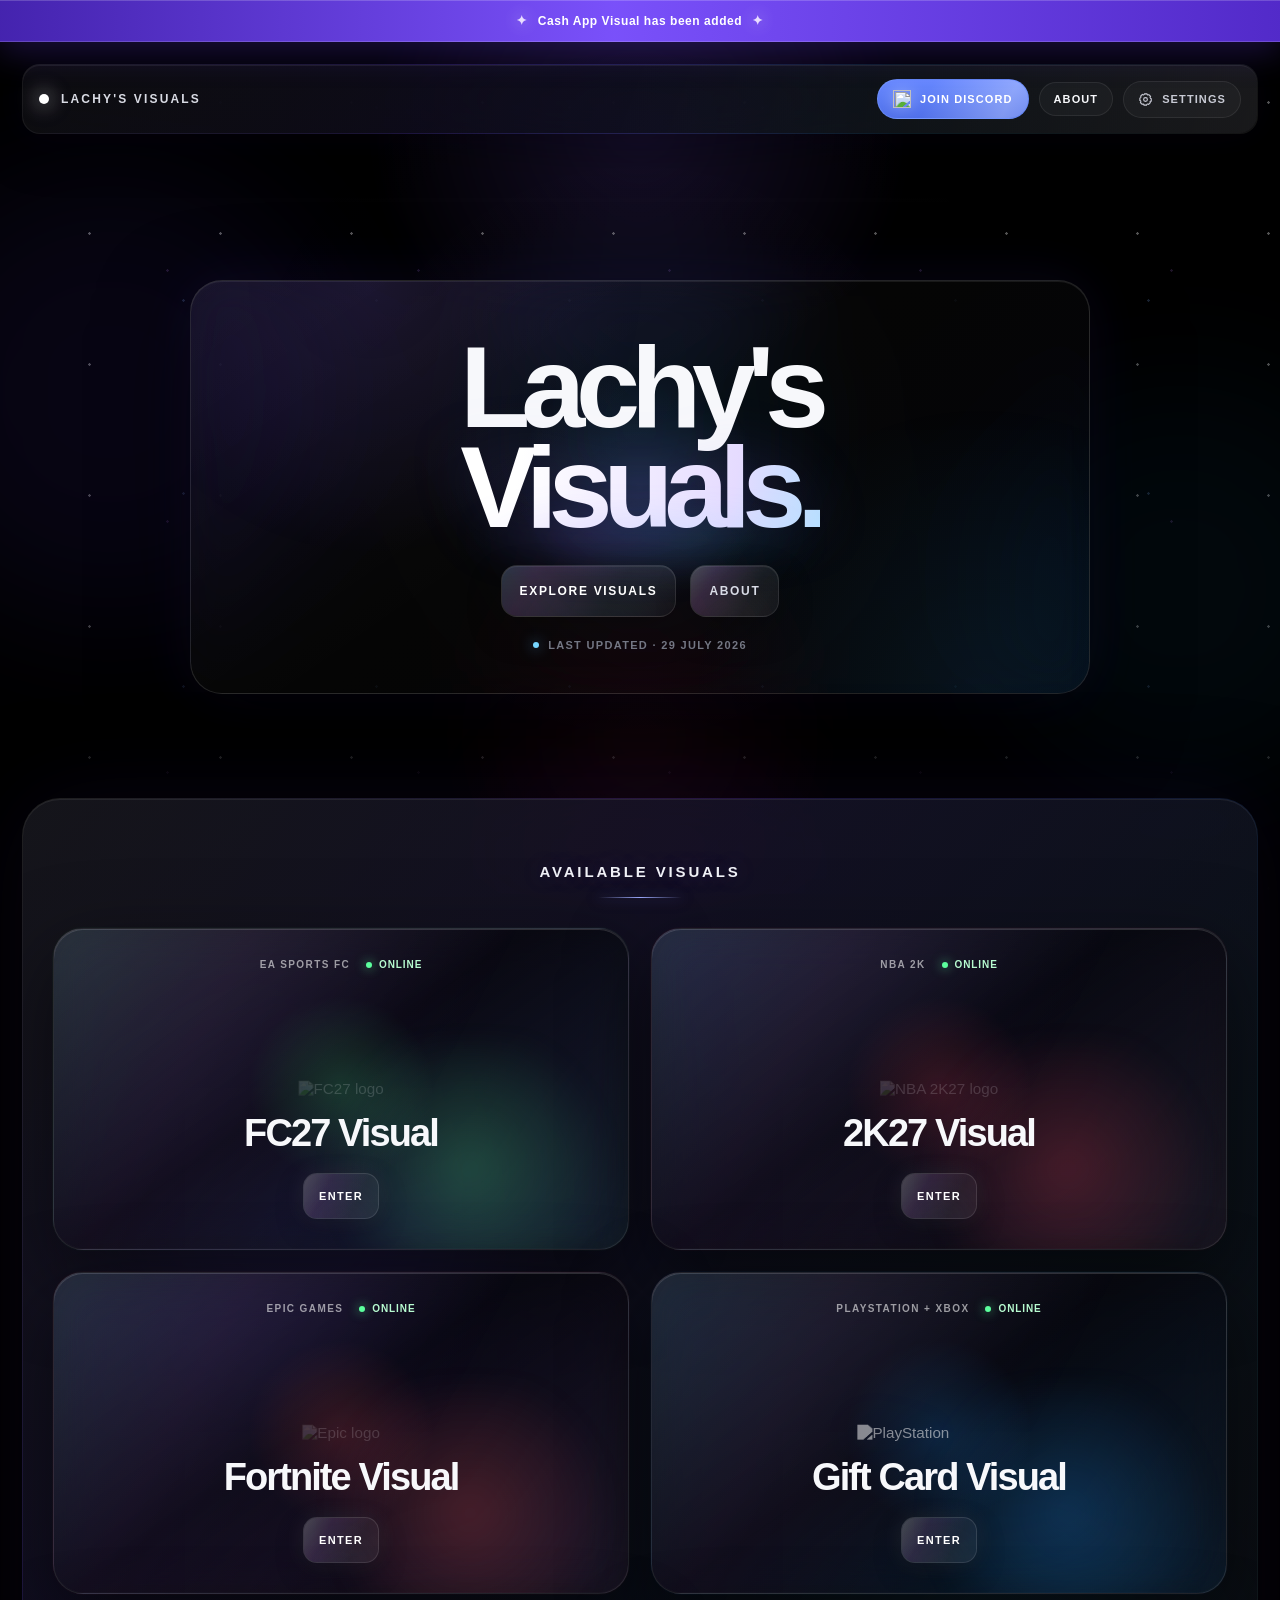
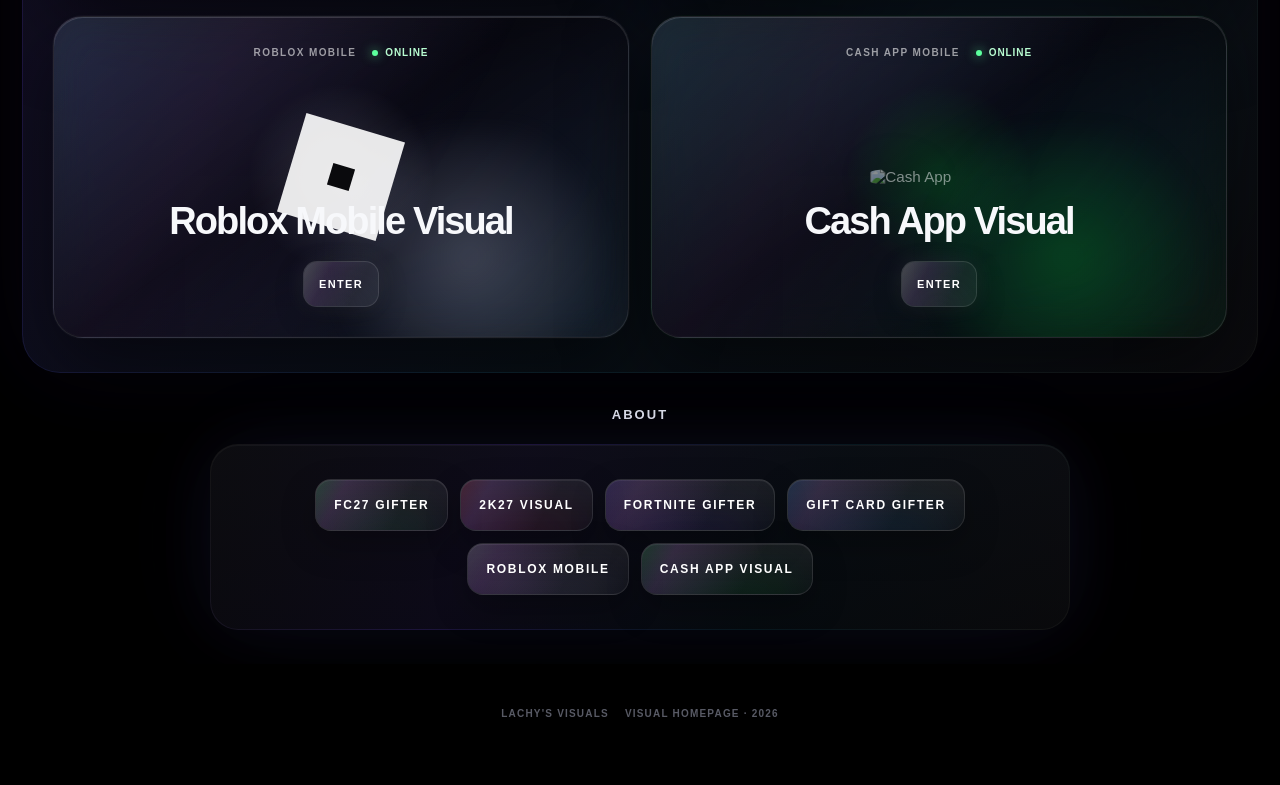
==== public/app/index.html @ f11b2bd8 "Changes Co-authored-by: mikoi26-tech <299979644+mikoi26-tech@users.noreply.github.com>" ====
<!doctype html>
<html lang="en">
<head>
  <meta charset="utf-8" />
  <meta name="viewport" content="width=device-width, initial-scale=1" />
  <meta name="theme-color" content="#050505" />
  <title>Visuals Hub | Lachy's Visuals</title>
  <link rel="stylesheet" href="/motion-accessibility.css" />
  <script src="/visual-runtime.js"></script>
  <style>
    :root{
      color-scheme:dark;
      --bg:#050505;
      --bg-soft:#09090b;
      --panel:#0c0c10;
      --panel-2:#111117;
      --text:#f7f8fb;
      --muted:#9799a7;
      --soft:#6d6f7c;
      --line:rgba(255,255,255,.08);
      --glow-white:rgba(255,255,255,.12);
      --green:#5cff9d;
      --ease:cubic-bezier(.2,.8,.2,1);
      --radius:24px;
      --shadow:0 30px 80px rgba(0,0,0,.45);
    }

    *{box-sizing:border-box}
    html{scroll-behavior:smooth}
    body{
      margin:0;
      min-height:100vh;
      overflow-x:hidden;
      font-family:Inter,ui-sans-serif,-apple-system,BlinkMacSystemFont,"Segoe UI",sans-serif;
      -webkit-font-smoothing:antialiased;
      color:var(--text);
      background:#000;
    }

    .announcement-bar{
      position:relative;
      z-index:60;
      display:flex;
      align-items:center;
      justify-content:center;
      gap:10px;
      width:100%;
      min-height:42px;
      padding:10px 48px;
      border-bottom:1px solid rgba(255,255,255,.16);
      background:
        linear-gradient(90deg,rgba(70,36,178,.98),rgba(124,82,255,.98) 48%,rgba(84,43,205,.98));
      color:#fff;
      text-align:center;
      font-size:12px;
      font-weight:850;
      letter-spacing:.045em;
      box-shadow:0 10px 34px rgba(92,54,218,.28),inset 0 1px rgba(255,255,255,.18);
    }
    .announcement-bar strong{font:inherit}
    .announcement-spark{
      color:#e9ddff;
      font-size:13px;
      filter:drop-shadow(0 0 8px rgba(255,255,255,.75));
    }

    body::before{
      content:"";
      position:fixed;
      inset:0;
      pointer-events:none;
      background:
        radial-gradient(circle at 50% 14%, rgba(132,90,255,.16), transparent 28%),
        radial-gradient(circle at 50% 48%, rgba(58,174,255,.08), transparent 30%),
        radial-gradient(circle at 50% 82%, rgba(255,74,106,.06), transparent 24%);
      filter:blur(8px);
    }

    body::after{
      content:"";
      position:fixed;
      inset:0;
      pointer-events:none;
      background:radial-gradient(circle at center, rgba(255,255,255,.015), transparent 58%);
    }

    @keyframes grain{
      0%{transform:translate(0,0)}
      25%{transform:translate(2%,-2%)}
      50%{transform:translate(-2%,2%)}
      75%{transform:translate(2%,1%)}
      100%{transform:translate(-1%,-2%)}
    }

    .shell{position:relative;z-index:1;width:min(1240px,calc(100% - 40px));margin:0 auto;padding:22px 0 60px}

    .topbar{
      position:sticky;
      top:16px;
      z-index:30;
      display:flex;
      align-items:center;
      justify-content:space-between;
      gap:16px;
      margin-bottom:34px;
      padding:14px 16px;
      border:1px solid rgba(255,255,255,.08);
      border-radius:18px;
      background:rgba(10,10,14,.72);
      backdrop-filter:blur(18px);
      box-shadow:0 8px 35px rgba(0,0,0,.28), inset 0 1px rgba(255,255,255,.05);
      opacity:0;
      transform:translateY(-10px);
      animation:enter .75s .05s var(--ease) forwards;
    }

    .brand-mini{display:flex;align-items:center;gap:12px;font-size:12px;font-weight:800;letter-spacing:.18em;text-transform:uppercase;color:#d9dbe4}
    .brand-dot{width:10px;height:10px;border-radius:50%;background:#fff;box-shadow:0 0 20px rgba(255,255,255,.85), 0 0 32px rgba(121,92,255,.28)}

    .topbar-actions{display:flex;align-items:center;gap:10px;flex-wrap:wrap;justify-content:flex-end}
    .live-pill,.ghost-pill{
      display:flex;align-items:center;gap:9px;padding:10px 14px;border-radius:999px;border:1px solid rgba(255,255,255,.08);
      background:rgba(255,255,255,.03);font-size:11px;font-weight:800;letter-spacing:.1em;text-transform:uppercase;color:#c8cad4;
    }
    .live-pill{border-color:rgba(92,255,157,.18);background:rgba(92,255,157,.06);color:#c8ffda}
    .pulse{width:7px;height:7px;border-radius:50%;background:var(--green);box-shadow:0 0 0 0 rgba(92,255,157,.5);animation:pulse 2s infinite}
    @keyframes pulse{70%{box-shadow:0 0 0 8px rgba(92,255,157,0)}100%{box-shadow:0 0 0 0 rgba(92,255,157,0)}}

    .hero{padding:64px 0 60px;min-height:72vh;display:flex;align-items:center;justify-content:center;text-align:center}
    .hero-grid{display:grid;grid-template-columns:1fr;gap:24px;align-items:stretch;width:min(920px,100%);margin:0 auto}
    .hero-copy,.hero-panel{
      position:relative;
      border:1px solid rgba(255,255,255,.08);
      border-radius:32px;
      background:linear-gradient(180deg, rgba(255,255,255,.03), rgba(255,255,255,.015));
      box-shadow:var(--shadow), inset 0 1px rgba(255,255,255,.04);
      overflow:hidden;
    }
    .hero-copy{padding:42px 34px 36px;opacity:0;transform:translateY(18px);animation:enter .8s .15s var(--ease) forwards;text-align:center}
    .hero-panel{padding:28px;display:flex;flex-direction:column;justify-content:space-between;text-align:center;opacity:0;transform:translateY(18px);animation:enter .8s .23s var(--ease) forwards}
    .hero-copy::before,.hero-panel::before{
      content:"";position:absolute;inset:-2px;pointer-events:none;
      background:radial-gradient(circle at top left, rgba(123,96,255,.16), transparent 30%), radial-gradient(circle at bottom right, rgba(88,212,255,.08), transparent 30%);
      opacity:.9;
    }
    .eyebrow{position:relative;z-index:1;display:flex;align-items:center;justify-content:center;gap:10px;margin:0 0 22px;color:#a4a6b3;font-size:12px;font-weight:800;letter-spacing:.2em;text-transform:uppercase}
    .eyebrow::before{content:"";width:30px;height:1px;background:linear-gradient(90deg,#fff,transparent)}

    h1{position:relative;z-index:1;margin:0;font-size:clamp(56px,9vw,118px);line-height:.87;letter-spacing:-.08em;font-weight:880}
    .glow-word{
      position:relative;
      display:inline-block;
      background:linear-gradient(100deg,#ffffff 8%,#e5dbff 35%,#8ce2ff 58%,#ffffff 84%);
      background-size:220% 100%;
      -webkit-background-clip:text;background-clip:text;color:transparent;
      filter:drop-shadow(0 0 28px rgba(136,101,255,.18));
      animation:shine 7s ease-in-out infinite;
    }
    .glow-word::after{content:"";position:absolute;left:2%;right:0;bottom:-14px;height:26px;background:linear-gradient(90deg,transparent,rgba(125,99,255,.45),rgba(62,203,255,.35),transparent);filter:blur(20px);opacity:.55;z-index:-1}
    @keyframes shine{0%,100%{background-position:0% 50%}50%{background-position:100% 50%}}

    .hero-copy p{position:relative;z-index:1;margin:24px auto 0;max-width:650px;color:#a8aab5;font-size:17px;line-height:1.72}
    .hero-actions{position:relative;z-index:1;display:flex;justify-content:center;gap:14px;flex-wrap:wrap;margin-top:28px}
    .holo-btn{
      --accent:115 207 255;
      position:relative;
      display:inline-flex;align-items:center;justify-content:center;gap:10px;
      min-height:52px;padding:0 18px;border-radius:16px;border:1px solid rgba(255,255,255,.11);
      background:linear-gradient(180deg, rgba(255,255,255,.08), rgba(255,255,255,.03));
      color:#fff;text-decoration:none;font-size:12px;font-weight:850;letter-spacing:.14em;text-transform:uppercase;
      overflow:hidden;isolation:isolate;box-shadow:inset 0 1px rgba(255,255,255,.07), 0 14px 34px rgba(0,0,0,.28);
      transition:transform .25s var(--ease), border-color .3s ease, box-shadow .3s ease;
    }
    .holo-btn::before{
      content:"";position:absolute;inset:-1px;z-index:-1;
      background:linear-gradient(120deg, transparent 15%, rgba(255,255,255,.18) 35%, rgba(var(--accent)/.28) 48%, rgba(214,127,255,.22) 60%, transparent 82%);
      background-size:220% 100%;background-position:100% 0;opacity:.65;transition:background-position .8s var(--ease), opacity .35s ease;
    }
    .holo-btn::after{content:"";position:absolute;inset:auto 10% -20px; height:34px; background:rgba(var(--accent)/.26); filter:blur(24px); opacity:.5; z-index:-2}
    .holo-btn:hover{transform:translateY(-2px);border-color:rgba(var(--accent)/.35);box-shadow:inset 0 1px rgba(255,255,255,.09), 0 18px 42px rgba(0,0,0,.36), 0 0 0 1px rgba(var(--accent)/.08)}
    .holo-btn:hover::before{background-position:0 0;opacity:.9}
    .holo-btn.secondary{--accent:255 255 255;color:#d9dce6}

    .quick-stats{position:relative;z-index:1;display:grid;grid-template-columns:repeat(3,1fr);gap:12px;margin:26px auto 0;max-width:700px}
    .stat-chip{padding:14px 14px 12px;border:1px solid rgba(255,255,255,.07);border-radius:18px;background:rgba(255,255,255,.028)}
    .stat-chip strong{display:block;margin-bottom:6px;font-size:22px;letter-spacing:-.05em}
    .stat-chip span{display:block;color:#808391;font-size:12px;letter-spacing:.06em;text-transform:uppercase}

    .panel-label{position:relative;z-index:1;font-size:11px;font-weight:800;letter-spacing:.16em;text-transform:uppercase;color:#a1a4b1;margin-bottom:16px}
    .visual-stack{position:relative;z-index:1;display:grid;gap:12px}
    .stack-row{display:flex;align-items:center;justify-content:center;gap:18px;padding:15px 16px;border-radius:18px;border:1px solid rgba(255,255,255,.06);background:rgba(255,255,255,.03);text-align:center}
    .stack-row strong{display:block;font-size:15px;letter-spacing:-.02em}
    .stack-row span{display:block;color:#808391;font-size:12px;margin-top:4px}
    .stack-mark{display:flex;align-items:center;gap:8px;color:#c7fcd8;font-size:11px;font-weight:850;letter-spacing:.08em;text-transform:uppercase}
    .stack-mark i{display:block;width:7px;height:7px;border-radius:50%;background:var(--green);box-shadow:0 0 10px rgba(92,255,157,.7)}
    .panel-note{position:relative;z-index:1;margin-top:16px;padding:16px;border-radius:18px;border:1px solid rgba(255,255,255,.06);background:rgba(255,255,255,.025);color:#91939f;font-size:13px;line-height:1.6}

    .scroll-cue{display:flex;justify-content:center;padding:6px 0 24px;opacity:0;animation:enter .8s .32s var(--ease) forwards}
    .scroll-pill{display:inline-flex;align-items:center;gap:10px;padding:10px 14px;border-radius:999px;border:1px solid rgba(255,255,255,.08);background:rgba(255,255,255,.028);color:#bec0ca;font-size:11px;font-weight:800;letter-spacing:.12em;text-transform:uppercase;text-decoration:none}
    .scroll-pill i{width:8px;height:8px;border-right:1.6px solid #fff;border-bottom:1.6px solid #fff;transform:rotate(45deg) translateY(-1px);opacity:.9}

    section.block{padding:34px 0}
    .section-head{display:flex;align-items:center;justify-content:center;flex-direction:column;text-align:center;gap:8px;margin:0 0 22px}
    .section-head h2{margin:0;font-size:13px;font-weight:800;letter-spacing:.16em;text-transform:uppercase;color:#d9dbe4}
    .section-head p{margin:0;color:#7d808d;font-size:12px}

    .grid{display:grid;grid-template-columns:repeat(2,minmax(0,1fr));gap:18px;perspective:1300px}
    .visual-card{
      --rx:0deg;--ry:0deg;--mx:50%;--my:50%;--accent:150 150 255;
      position:relative;
      min-height:285px;
      border-radius:28px;
      overflow:hidden;
      border:1px solid rgba(255,255,255,.08);
      background:#050505;
      text-decoration:none;color:inherit;isolation:isolate;
      transform:rotateX(var(--rx)) rotateY(var(--ry)) translateZ(0);
      transform-style:preserve-3d;
      transition:transform .18s ease,border-color .35s ease,box-shadow .35s ease;
      box-shadow:var(--shadow), inset 0 1px rgba(255,255,255,.04);
      opacity:0;animation:cardIn .82s var(--ease) forwards;
    }
    .visual-card:nth-child(1){animation-delay:.1s;--accent:78 255 136}
    .visual-card:nth-child(2){animation-delay:.18s;--accent:255 68 90}
    .visual-card:nth-child(3){animation-delay:.26s;--accent:255 84 84}
    .visual-card:nth-child(4){animation-delay:.34s;--accent:122 86 255}
    .visual-card:nth-child(5){animation-delay:.42s;--accent:220 225 255}
    .visual-card:nth-child(6){animation-delay:.50s;--accent:0 214 50}
    @keyframes cardIn{from{opacity:0;translate:0 24px;scale:.985}to{opacity:1;translate:0 0;scale:1}}
    @keyframes enter{to{opacity:1;transform:translateY(0)}}

    .visual-card::before{
      content:"";position:absolute;inset:-1px;pointer-events:none;z-index:0;opacity:.48;
      background:
        radial-gradient(circle at var(--mx) var(--my), rgba(var(--accent)/.36), transparent 28%),
        linear-gradient(118deg, transparent 18%, rgba(255,255,255,.17) 38%, rgba(82,214,255,.12) 50%, rgba(208,132,255,.12) 62%, transparent 82%);
      background-size:100% 100%, 220% 100%;
      background-position:center,100% 0;
      transition:opacity .3s ease, background-position .75s var(--ease);
    }
    .visual-card::after{content:"";position:absolute;inset:0;border-radius:inherit;pointer-events:none;z-index:4;box-shadow:inset 0 1px rgba(255,255,255,.07), inset 0 -1px rgba(255,255,255,.02)}
    .visual-card:hover{border-color:rgba(var(--accent)/.34);box-shadow:0 34px 80px rgba(0,0,0,.48), 0 0 46px rgba(var(--accent)/.1)}
    .visual-card:hover::before{opacity:.78;background-position:center,0 0}

    .card-art{position:absolute;inset:0;z-index:1;pointer-events:none;overflow:hidden}
    .card-art::before{content:"";position:absolute;inset:auto -10% -15% 35%;height:80%;background:radial-gradient(circle, rgba(var(--accent)/.22), transparent 58%);filter:blur(12px)}
    .card-art img{position:absolute;left:50%;top:50%;transform:translate(-50%,-50%) scale(.95);max-width:48%;max-height:58%;object-fit:contain;opacity:.12;filter:drop-shadow(0 0 42px rgba(var(--accent)/.28));transition:transform .55s var(--ease), opacity .4s ease}
    .visual-card:hover .card-art img{opacity:.2;transform:translate(-50%,-50%) scale(1.02)}

    .card-content{position:relative;z-index:3;height:100%;min-height:285px;padding:26px;display:flex;flex-direction:column;justify-content:space-between;transform:translateZ(30px)}
    .card-top{display:flex;align-items:center;justify-content:center;gap:16px}
    .tag{font-size:10px;letter-spacing:.14em;text-transform:uppercase;font-weight:800;color:rgba(255,255,255,.58)}
    .online{display:flex;align-items:center;gap:7px;font-size:10px;font-weight:850;letter-spacing:.09em;text-transform:uppercase;color:#b7fbd0}
    .online i{display:block;width:6px;height:6px;border-radius:50%;background:var(--green);box-shadow:0 0 11px rgba(92,255,157,.8)}
    .card-bottom{max-width:74%;margin:0 auto;text-align:center}
    .card-bottom h3{margin:0 0 10px;font-size:34px;line-height:.96;letter-spacing:-.05em}
    .card-bottom p{margin:0;color:#8d909d;font-size:14px;line-height:1.58}
    .card-actions{display:flex;justify-content:center;gap:10px;flex-wrap:wrap;margin-top:22px}
    .launch-btn,.ghost-btn{
      --accent:255 255 255;
      position:relative;display:inline-flex;align-items:center;justify-content:center;gap:9px;min-height:46px;padding:0 15px;border-radius:14px;
      border:1px solid rgba(255,255,255,.12);background:rgba(255,255,255,.06);color:#fff;font-size:11px;font-weight:850;letter-spacing:.12em;text-transform:uppercase;text-decoration:none;overflow:hidden;
      transition:transform .25s var(--ease), border-color .3s ease, background .3s ease;
    }
    .launch-btn::before,.ghost-btn::before{content:"";position:absolute;inset:-1px;background:linear-gradient(118deg, transparent 15%, rgba(255,255,255,.16) 34%, rgba(var(--accent)/.26) 50%, rgba(210,120,255,.14) 64%, transparent 84%);background-size:220% 100%;background-position:100% 0;opacity:.7;transition:background-position .8s var(--ease), opacity .3s ease}
    .launch-btn::after,.ghost-btn::after{content:"";position:absolute;inset:auto 14% -16px;height:26px;background:rgba(var(--accent)/.22);filter:blur(22px);opacity:.4;z-index:-1}
    .launch-btn:hover,.ghost-btn:hover{transform:translateY(-2px);border-color:rgba(var(--accent)/.36)}
    .launch-btn:hover::before,.ghost-btn:hover::before{background-position:0 0;opacity:.92}
    .launch-btn span,.ghost-btn span{position:relative;z-index:1}

    .status-board{
      display:grid;grid-template-columns:1.1fr .9fr;gap:18px;
    }
    .status-panel,.activity-panel{
      position:relative;padding:24px;border-radius:26px;border:1px solid rgba(255,255,255,.08);
      background:#050505;
      box-shadow:var(--shadow), inset 0 1px rgba(255,255,255,.04);
      overflow:hidden;
    }
    .status-panel::before,.activity-panel::before{content:"";position:absolute;inset:-1px;background:radial-gradient(circle at top left, rgba(121,92,255,.14), transparent 26%), radial-gradient(circle at bottom right, rgba(89,214,255,.08), transparent 28%)}
    .status-row{position:relative;z-index:1;display:flex;justify-content:space-between;gap:14px;align-items:center;padding:16px 0;border-top:1px solid rgba(255,255,255,.06)}
    .status-row:first-of-type{border-top:0;padding-top:0}
    .status-name{display:flex;align-items:center;gap:10px;font-size:14px;font-weight:700}
    .status-name i{display:block;width:8px;height:8px;border-radius:50%;background:var(--green);box-shadow:0 0 10px rgba(92,255,157,.7)}
    .status-meta{color:#7f8290;font-size:12px}
    .status-badge{padding:8px 11px;border-radius:999px;border:1px solid rgba(92,255,157,.16);background:rgba(92,255,157,.07);font-size:10px;font-weight:850;letter-spacing:.12em;text-transform:uppercase;color:#c9ffda}
    .updated-card{position:relative;z-index:1;padding:16px;border-radius:18px;border:1px solid rgba(255,255,255,.06);background:rgba(255,255,255,.03)}
    .updated-card strong{display:block;font-size:13px;margin-bottom:6px}
    .updated-card span{display:block;color:#8a8d9b;font-size:12px;line-height:1.6}

    .activity-list{position:relative;z-index:1;display:grid;gap:12px}
    .activity-item{display:grid;grid-template-columns:auto 1fr;gap:12px;align-items:start;padding:14px;border-radius:18px;border:1px solid rgba(255,255,255,.06);background:rgba(255,255,255,.028)}
    .activity-icon{width:34px;height:34px;border-radius:11px;display:grid;place-items:center;background:rgba(255,255,255,.05);border:1px solid rgba(255,255,255,.06);font-size:15px}
    .activity-item strong{display:block;margin-bottom:4px;font-size:13px}
    .activity-item p{margin:0;color:#858896;font-size:12px;line-height:1.6}

    footer{display:flex;justify-content:center;gap:16px;padding:44px 2px 6px;color:#585a65;font-size:10px;font-weight:800;letter-spacing:.12em;text-transform:uppercase;text-align:center}

    .transition{position:fixed;inset:0;z-index:100;display:grid;place-items:center;background:#050505;opacity:0;visibility:hidden;transition:opacity .36s ease, visibility .36s ease}
    .transition.active{opacity:1;visibility:visible}
    .transition-inner{display:flex;flex-direction:column;align-items:center;gap:18px;transform:translateY(8px);transition:transform .45s var(--ease)}
    .transition.active .transition-inner{transform:translateY(0)}
    .transition-mark{font-size:17px;font-weight:850;letter-spacing:-.03em}.transition-mark span{color:#9ba0af}
    .loadline{width:156px;height:3px;background:#1c1d21;overflow:hidden;border-radius:999px}
    .loadline::after{content:"";display:block;width:54%;height:100%;background:linear-gradient(90deg,#fff,#8fd7ff);transform:translateX(-115%);animation:load .52s var(--ease) forwards}
    @keyframes load{to{transform:translateX(200%)}}

    @media (max-width:980px){
      .hero{min-height:auto}
      .hero-grid,.status-board{grid-template-columns:1fr}
    }
    @media (max-width:760px){
      .shell{width:min(100% - 24px,1240px);padding-top:14px}
      .topbar{top:12px;padding:12px 12px}
      .topbar,.topbar-actions{align-items:flex-start}
      .topbar{flex-direction:column}
      .hero{padding:34px 0 38px}
      .hero-copy,.hero-panel{padding:22px}
      h1{font-size:clamp(46px,14vw,86px)}
      .hero-copy p{font-size:15px}
      .quick-stats{grid-template-columns:1fr}
      .grid{grid-template-columns:1fr}
      .visual-card,.card-content{min-height:260px}
      .card-bottom{max-width:88%}
      .card-bottom h3{font-size:30px}
      .card-art img{max-width:52%;max-height:52%;right:-6%}
      .section-head{flex-direction:column;align-items:flex-start}
      footer{flex-direction:column;gap:8px}
    }
  
    /* Simplified centered homepage */
    .hero{
      min-height:70vh;
      display:flex;
      align-items:center;
      justify-content:center;
      padding:72px 0 64px;
      text-align:center;
    }
    .hero-grid{
      width:100%;
      display:flex;
      justify-content:center;
      align-items:center;
    }
    .hero-copy{
      width:min(900px,100%);
      padding:56px 34px 42px;
      display:flex;
      flex-direction:column;
      align-items:center;
      justify-content:center;
      background:#050505;
      text-align:center;
    }
    .hero-copy::before{
      background:
        radial-gradient(circle at 50% 30%, rgba(128,92,255,.15), transparent 34%),
        radial-gradient(circle at 50% 80%, rgba(64,205,255,.07), transparent 34%);
    }
    .hero-actions{justify-content:center}
    .last-updated{
      position:relative;
      z-index:1;
      margin-top:22px;
      color:#747784;
      font-size:11px;
      font-weight:750;
      letter-spacing:.12em;
      text-transform:uppercase;
    }
    .centered-head{
      justify-content:center;
      align-items:center;
      text-align:center;
    }
    .centered-head h2{text-align:center}
    @media (max-width:760px){
      .hero{min-height:62vh;padding:50px 0 42px}
      .hero-copy{padding:44px 20px 34px}
    }

    /* Global account/settings panel */
    .settings-trigger{border:1px solid rgba(255,255,255,.08);cursor:pointer;font-family:inherit}
    .settings-trigger svg{width:15px;height:15px;fill:none;stroke:currentColor;stroke-width:1.8;stroke-linecap:round;stroke-linejoin:round}
    .lv-settings-overlay{position:fixed;inset:0;z-index:90;display:grid;place-items:center;padding:20px;background:rgba(0,0,0,.68);backdrop-filter:blur(12px);opacity:0;visibility:hidden;transition:opacity .25s ease,visibility .25s ease}
    .lv-settings-overlay.open{opacity:1;visibility:visible}
    .lv-settings-panel{width:min(620px,100%);max-height:min(760px,calc(100vh - 40px));overflow:auto;border:1px solid rgba(255,255,255,.1);border-radius:28px;background:linear-gradient(180deg,rgba(18,18,24,.98),rgba(8,8,12,.99));box-shadow:0 38px 110px rgba(0,0,0,.72),0 0 80px rgba(118,86,255,.09),inset 0 1px rgba(255,255,255,.05);transform:translateY(14px) scale(.985);transition:transform .3s var(--ease)}
    .lv-settings-overlay.open .lv-settings-panel{transform:none}
    .lv-settings-head{display:flex;align-items:flex-start;justify-content:space-between;gap:18px;padding:24px 24px 18px;border-bottom:1px solid rgba(255,255,255,.07)}
    .lv-settings-kicker{color:#7f8290;font-size:9px;font-weight:900;letter-spacing:.18em;text-transform:uppercase}
    .lv-settings-head h2{margin:6px 0 0;font-size:28px;letter-spacing:-.045em}
    .lv-settings-close{width:38px;height:38px;border:1px solid rgba(255,255,255,.09);border-radius:12px;background:rgba(255,255,255,.04);color:#fff;font-size:22px;cursor:pointer}
    .lv-settings-body{padding:20px 24px 24px;display:grid;gap:20px}
    .lv-settings-section{display:grid;gap:12px}
    .lv-settings-section-title{display:flex;align-items:center;justify-content:space-between;gap:14px}
    .lv-settings-section-title strong{font-size:12px;letter-spacing:.08em;text-transform:uppercase;color:#d7d9e2}
    .lv-settings-section-title span{font-size:10px;color:#727582}
    .lv-access-grid{display:grid;grid-template-columns:1fr 1fr;gap:12px}
    .lv-access-card{min-width:0;padding:14px;border:1px solid rgba(255,255,255,.07);border-radius:17px;background:rgba(255,255,255,.028)}
    .lv-access-card label,.lv-field label{display:block;margin-bottom:8px;color:#7f8290;font-size:9px;font-weight:850;letter-spacing:.13em;text-transform:uppercase}
    .lv-copy-row{display:grid;grid-template-columns:minmax(0,1fr) auto;gap:8px}
    .lv-readonly,.lv-field input,.lv-field select{width:100%;height:46px;border:1px solid rgba(255,255,255,.09);border-radius:13px;background:#07070a;color:#f7f8fb;outline:none;padding:0 13px;font:700 12px/1 Inter,ui-sans-serif,sans-serif;transition:border-color .2s ease,box-shadow .2s ease}
    .lv-readonly{font-family:ui-monospace,SFMono-Regular,Menlo,Consolas,monospace;color:#c9cbd4;white-space:nowrap;overflow:hidden;text-overflow:ellipsis}
    .lv-field input:focus,.lv-field select:focus{border-color:rgba(129,105,255,.5);box-shadow:0 0 0 4px rgba(112,85,255,.08)}
    .lv-copy-btn{width:46px;height:46px;border:1px solid rgba(255,255,255,.09);border-radius:13px;background:rgba(255,255,255,.05);color:#fff;cursor:pointer;font-size:11px;font-weight:850}
    .lv-preference-grid{display:grid;grid-template-columns:1fr 1fr;gap:12px}
    .lv-field{min-width:0}.lv-field.full{grid-column:1/-1}
    .lv-field select{appearance:none;background:#07070a;color:#fff}
    .lv-settings-note{padding:13px 14px;border:1px solid rgba(255,255,255,.06);border-radius:15px;background:rgba(255,255,255,.022);color:#7f8290;font-size:11px;line-height:1.55}
    .lv-settings-actions{display:flex;align-items:center;justify-content:space-between;gap:12px;flex-wrap:wrap;padding-top:2px}
    .lv-save,.lv-logout{min-height:48px;padding:0 17px;border-radius:14px;font-family:inherit;font-size:11px;font-weight:900;letter-spacing:.1em;text-transform:uppercase;cursor:pointer;transition:transform .2s ease,border-color .2s ease,background .2s ease}
    .lv-save{border:1px solid rgba(140,125,255,.34);background:linear-gradient(180deg,rgba(125,103,255,.22),rgba(84,66,180,.14));color:#fff;box-shadow:0 12px 30px rgba(91,68,205,.14)}
    .lv-logout{border:1px solid rgba(255,92,105,.22);background:rgba(255,72,88,.06);color:#ff9ca5}
    .lv-save:hover,.lv-logout:hover{transform:translateY(-1px)}
    .lv-settings-status{min-height:18px;color:#84efaa;font-size:11px;text-align:right}
    @media(max-width:680px){.lv-access-grid,.lv-preference-grid{grid-template-columns:1fr}.lv-field.full{grid-column:auto}.lv-settings-head{padding:20px 18px 16px}.lv-settings-body{padding:18px}.lv-settings-actions{align-items:stretch;flex-direction:column-reverse}.lv-save,.lv-logout{width:100%}.lv-settings-status{text-align:center}}


    /* Hologlass / cinematic motion upgrade */
    @property --glass-angle{syntax:"<angle>";inherits:false;initial-value:0deg}
    @keyframes glassRotate{to{--glass-angle:360deg}}
    @keyframes panelEnter{from{opacity:0;translate:0 26px;scale:.982;filter:blur(9px)}to{opacity:1;translate:0 0;scale:1;filter:blur(0)}}
    @keyframes auraOne{0%,100%{transform:translate3d(-5%,-3%,0) scale(.9)}50%{transform:translate3d(8%,8%,0) scale(1.12)}}
    @keyframes auraTwo{0%,100%{transform:translate3d(5%,6%,0) scale(1.05)}50%{transform:translate3d(-9%,-7%,0) scale(.9)}}
    @keyframes holoSweep{0%{background-position:180% 0,center}60%,100%{background-position:-80% 0,center}}
    @keyframes borderBreathe{0%,100%{box-shadow:0 30px 86px rgba(0,0,0,.48),0 0 44px rgba(119,86,255,.05),inset 0 1px rgba(255,255,255,.055)}50%{box-shadow:0 34px 96px rgba(0,0,0,.56),0 0 72px rgba(119,86,255,.12),0 0 116px rgba(67,190,255,.045),inset 0 1px rgba(255,255,255,.075)}}
    @keyframes dotPulse{0%,100%{box-shadow:0 0 18px rgba(255,255,255,.72),0 0 32px rgba(121,92,255,.25)}50%{box-shadow:0 0 24px rgba(255,255,255,.95),0 0 50px rgba(83,185,255,.34)}}
    @keyframes buttonShimmer{0%,62%{background-position:120% 0}100%{background-position:-120% 0}}
    @keyframes cardReveal{from{opacity:0;translate:0 30px;scale:.98;filter:blur(7px)}to{opacity:1;translate:0 0;scale:1;filter:blur(0)}}

    .ambient-field{position:fixed;inset:0;pointer-events:none;overflow:hidden;z-index:0}
    .ambient-field span{position:absolute;border-radius:999px;filter:blur(85px);opacity:.2;will-change:transform}
    .ambient-field .aura-a{width:520px;height:520px;left:calc(50% - 520px);top:-80px;background:rgba(120,82,255,.30);animation:auraOne 15s ease-in-out infinite}
    .ambient-field .aura-b{width:470px;height:470px;right:calc(50% - 570px);top:35%;background:rgba(44,183,255,.18);animation:auraTwo 18s ease-in-out infinite}
    .ambient-field .aura-c{width:360px;height:360px;left:calc(50% - 160px);bottom:-70px;background:rgba(199,71,255,.12);animation:auraOne 21s -7s ease-in-out infinite reverse}

    .topbar{
      border-color:transparent;
      background:
        linear-gradient(rgba(9,9,13,.76),rgba(7,7,10,.70)) padding-box,
        linear-gradient(115deg,rgba(255,255,255,.10),rgba(119,88,255,.22),rgba(72,192,255,.14),rgba(255,255,255,.08)) border-box;
      -webkit-backdrop-filter:blur(24px) saturate(150%);backdrop-filter:blur(24px) saturate(150%);
      box-shadow:0 14px 46px rgba(0,0,0,.34),0 0 42px rgba(108,82,255,.05),inset 0 1px rgba(255,255,255,.065);
    }
    .topbar::after{content:"";position:absolute;inset:0;border-radius:inherit;pointer-events:none;background:linear-gradient(110deg,transparent 20%,rgba(255,255,255,.08) 42%,transparent 64%);background-size:240% 100%;animation:buttonShimmer 8s 1.4s ease-in-out infinite;opacity:.72}
    .topbar>*{position:relative;z-index:1}
    .brand-dot{animation:dotPulse 3.6s ease-in-out infinite}
    .settings-trigger{transition:transform .25s var(--ease),border-color .25s ease,box-shadow .25s ease!important}
    .settings-trigger:hover{transform:translateY(-2px);border-color:rgba(121,137,255,.28);box-shadow:0 0 28px rgba(99,105,255,.11)}

    .hero-copy{
      --mx:50%;--my:50%;--tilt-x:0deg;--tilt-y:0deg;--glass-angle:0deg;
      border:1px solid transparent;
      background:
        linear-gradient(180deg,rgba(13,13,18,.78),rgba(5,5,9,.72)) padding-box,
        conic-gradient(from var(--glass-angle),rgba(255,255,255,.10),rgba(122,88,255,.34),rgba(71,204,255,.23),rgba(190,93,255,.21),rgba(255,255,255,.10)) border-box;
      -webkit-backdrop-filter:blur(26px) saturate(150%);backdrop-filter:blur(26px) saturate(150%);
      transform:perspective(1200px) rotateX(var(--tilt-x)) rotateY(var(--tilt-y));
      transition:transform .22s ease,border-color .3s ease;
      animation:panelEnter .95s .10s var(--ease) both,glassRotate 14s 1.2s linear infinite,borderBreathe 6.5s 1.1s ease-in-out infinite;
      isolation:isolate;
    }
    .hero-copy::before{
      inset:0;
      background:
        radial-gradient(circle at var(--mx) var(--my),rgba(112,145,255,.18),transparent 25%),
        radial-gradient(circle at 20% 0%,rgba(127,91,255,.15),transparent 34%),
        radial-gradient(circle at 88% 100%,rgba(68,199,255,.085),transparent 34%);
      opacity:.95;
    }
    .hero-copy::after{content:"";position:absolute;inset:-1px;z-index:0;pointer-events:none;border-radius:inherit;opacity:.62;background:linear-gradient(112deg,transparent 18%,rgba(255,255,255,.12) 35%,rgba(92,213,255,.10) 46%,rgba(184,104,255,.11) 56%,transparent 74%);background-size:240% 100%;background-position:180% 0;animation:holoSweep 8.5s 1s ease-in-out infinite;mix-blend-mode:screen}
    .hero-copy>*{position:relative;z-index:2}
    .hero-copy:hover{box-shadow:0 36px 105px rgba(0,0,0,.58),0 0 88px rgba(119,86,255,.14),0 0 132px rgba(64,183,255,.05),inset 0 1px rgba(255,255,255,.085)}

    .holo-btn::before{animation:buttonShimmer 6.8s ease-in-out infinite}
    .last-updated{position:relative}
    .last-updated::before{content:"";display:inline-block;width:6px;height:6px;border-radius:50%;margin-right:9px;background:#78d7ff;box-shadow:0 0 14px rgba(82,194,255,.75);vertical-align:1px}

    .visual-card{animation:none!important;opacity:0;translate:0 30px;scale:.98;filter:blur(7px);-webkit-backdrop-filter:blur(16px);backdrop-filter:blur(16px)}
    .visual-card.is-visible{animation:cardReveal .86s var(--delay,0ms) var(--ease) forwards!important}
    .visual-card:nth-child(1){--delay:0ms}.visual-card:nth-child(2){--delay:70ms}.visual-card:nth-child(3){--delay:140ms}.visual-card:nth-child(4){--delay:210ms}.visual-card:nth-child(5){--delay:280ms}.visual-card:nth-child(6){--delay:350ms}
    .visual-card:hover{box-shadow:0 36px 90px rgba(0,0,0,.52),0 0 58px rgba(var(--accent)/.15),0 0 110px rgba(var(--accent)/.045),inset 0 1px rgba(255,255,255,.075)}
    .visual-card .launch-btn::before{animation:buttonShimmer 7.4s ease-in-out infinite}

    .reveal-item{opacity:0;translate:0 24px;filter:blur(7px);transition:opacity .75s var(--ease),translate .75s var(--ease),filter .75s var(--ease)}
    .reveal-item.is-visible{opacity:1;translate:0 0;filter:blur(0)}
    #about>div:last-child>div{
      border-color:transparent!important;
      background:
        linear-gradient(180deg,rgba(10,10,15,.75),rgba(5,5,8,.70)) padding-box,
        linear-gradient(120deg,rgba(255,255,255,.08),rgba(122,86,255,.23),rgba(63,196,255,.12),rgba(255,255,255,.08)) border-box!important;
      -webkit-backdrop-filter:blur(22px) saturate(145%);backdrop-filter:blur(22px) saturate(145%);
      animation:borderBreathe 7s ease-in-out infinite;
    }

    .lv-settings-panel{border-color:transparent;background:linear-gradient(180deg,rgba(18,18,24,.94),rgba(7,7,11,.96)) padding-box,linear-gradient(125deg,rgba(255,255,255,.10),rgba(121,88,255,.28),rgba(69,194,255,.16),rgba(255,255,255,.08)) border-box;-webkit-backdrop-filter:blur(28px) saturate(145%);backdrop-filter:blur(28px) saturate(145%)}


  

    /* === Visual selection motion + Discord update === */
    @keyframes selectionCardIn{
      0%{opacity:0;translate:0 54px;scale:.94;filter:blur(14px);transform:rotateX(7deg) rotateY(0deg)}
      58%{opacity:1;translate:0 -5px;scale:1.008;filter:blur(0);transform:rotateX(-1deg) rotateY(0deg)}
      100%{opacity:1;translate:0 0;scale:1;filter:blur(0);transform:rotateX(0deg) rotateY(0deg)}
    }
    @keyframes cardBeamSweep{
      0%,16%{transform:translate3d(-180%,0,0) rotate(16deg);opacity:0}
      24%{opacity:.08}
      48%{opacity:.34}
      72%{opacity:.08}
      82%,100%{transform:translate3d(240%,0,0) rotate(16deg);opacity:0}
    }
    @keyframes cardAuraBreath{
      0%,100%{opacity:.32;transform:scale(.88)}
      50%{opacity:.72;transform:scale(1.08)}
    }
    @keyframes cardBorderPulse{
      0%,100%{box-shadow:inset 0 1px rgba(255,255,255,.075),inset 0 -1px rgba(255,255,255,.02),0 0 0 rgba(var(--accent)/0)}
      50%{box-shadow:inset 0 1px rgba(255,255,255,.12),inset 0 -1px rgba(255,255,255,.025),0 0 34px rgba(var(--accent)/.10)}
    }
    @keyframes selectionHeadingIn{
      from{opacity:0;translate:0 22px;letter-spacing:.24em;filter:blur(8px)}
      to{opacity:1;translate:0 0;letter-spacing:.16em;filter:blur(0)}
    }
    @keyframes heroChildIn{
      from{opacity:0;translate:0 22px;filter:blur(9px)}
      to{opacity:1;translate:0 0;filter:blur(0)}
    }
    @keyframes gridAuraFloat{
      0%,100%{transform:translate3d(-6%,-4%,0) scale(.92);opacity:.28}
      50%{transform:translate3d(7%,6%,0) scale(1.08);opacity:.48}
    }
    @keyframes discordGlow{
      0%,100%{box-shadow:0 10px 28px rgba(49,108,255,.20),0 0 0 1px rgba(108,151,255,.10),inset 0 1px rgba(255,255,255,.16)}
      50%{box-shadow:0 14px 38px rgba(49,108,255,.32),0 0 34px rgba(88,125,255,.24),0 0 0 1px rgba(133,172,255,.20),inset 0 1px rgba(255,255,255,.22)}
    }

    #visuals{position:relative;isolation:isolate;overflow:visible;padding-top:52px}
    #visuals::before,#visuals::after{
      content:"";position:absolute;z-index:-1;pointer-events:none;border-radius:50%;filter:blur(90px);will-change:transform;
    }
    #visuals::before{width:520px;height:520px;left:-180px;top:14%;background:rgba(112,76,255,.20);animation:gridAuraFloat 13s ease-in-out infinite}
    #visuals::after{width:460px;height:460px;right:-160px;bottom:0;background:rgba(46,174,255,.14);animation:gridAuraFloat 16s -5s ease-in-out infinite reverse}
    #visuals .section-head{opacity:0}
    #visuals .section-head.is-visible{animation:selectionHeadingIn .8s var(--ease) forwards}

    .grid{position:relative;isolation:isolate}
    .grid::before{
      content:"";position:absolute;inset:8% 7%;z-index:-1;pointer-events:none;
      background:radial-gradient(circle at 50% 50%,rgba(126,91,255,.12),transparent 42%),radial-gradient(circle at 78% 60%,rgba(55,186,255,.08),transparent 35%);
      filter:blur(44px);opacity:.8;
    }

    /* Visible by default if JS is unavailable. Motion is enabled only by JS. */
    .visual-card{opacity:1;translate:0 0;scale:1;filter:none}
    html.lv-selection-motion .visual-card{opacity:0;translate:0 54px;scale:.94;filter:blur(14px)}
    html.lv-selection-motion .visual-card.is-visible{
      animation:selectionCardIn 1s var(--delay,0ms) var(--ease) forwards!important;
    }
    .visual-card:nth-child(1){--delay:0ms}.visual-card:nth-child(2){--delay:95ms}.visual-card:nth-child(3){--delay:190ms}.visual-card:nth-child(4){--delay:285ms}.visual-card:nth-child(5){--delay:380ms}.visual-card:nth-child(6){--delay:475ms}
    .visual-card{background:linear-gradient(180deg,rgba(12,12,18,.78),rgba(4,4,8,.86));border-color:rgba(255,255,255,.095)}
    .visual-card::after{animation:cardBorderPulse 5.2s ease-in-out infinite}
    .visual-card .card-art::before{animation:cardAuraBreath 6.8s ease-in-out infinite}
    .card-holo-beam{
      position:absolute;z-index:2;top:-30%;bottom:-30%;left:-22%;width:22%;pointer-events:none;
      background:linear-gradient(90deg,transparent,rgba(255,255,255,.04),rgba(var(--accent)/.18),rgba(255,255,255,.15),transparent);
      filter:blur(5px);mix-blend-mode:screen;transform:translate3d(-180%,0,0) rotate(16deg);opacity:0;
      animation:cardBeamSweep 7.8s var(--beam-delay,0s) ease-in-out infinite;
    }
    .visual-card:nth-child(1) .card-holo-beam{--beam-delay:.2s}
    .visual-card:nth-child(2) .card-holo-beam{--beam-delay:1.0s}
    .visual-card:nth-child(3) .card-holo-beam{--beam-delay:1.8s}
    .visual-card:nth-child(4) .card-holo-beam{--beam-delay:2.6s}
    .visual-card:nth-child(5) .card-holo-beam{--beam-delay:3.4s}
    .visual-card:nth-child(6) .card-holo-beam{--beam-delay:4.2s}
    .visual-card:hover{border-color:rgba(var(--accent)/.42)!important;box-shadow:0 38px 100px rgba(0,0,0,.56),0 0 72px rgba(var(--accent)/.18),0 0 138px rgba(var(--accent)/.07),inset 0 1px rgba(255,255,255,.11)!important}
    .visual-card:hover .card-holo-beam{animation-duration:2.8s}

    .hero-copy h1,.hero-copy .hero-actions,.hero-copy .last-updated{opacity:1;visibility:visible}
    body.selection-loaded .hero-copy h1{animation:heroChildIn .9s .18s var(--ease) forwards}
    body.selection-loaded .hero-copy .hero-actions{animation:heroChildIn .8s .34s var(--ease) forwards}
    body.selection-loaded .hero-copy .last-updated{animation:heroChildIn .75s .48s var(--ease) forwards}

    .discord-main-button{
      display:inline-flex;align-items:center;justify-content:center;gap:9px;min-height:40px;padding:0 15px;border-radius:999px;
      border:1px solid rgba(144,178,255,.30);background:linear-gradient(180deg,#6889ff,#4f6fe9);color:#fff;text-decoration:none;
      font-size:11px;font-weight:900;letter-spacing:.10em;text-transform:uppercase;position:relative;overflow:hidden;isolation:isolate;
      animation:discordGlow 3.8s ease-in-out infinite;transition:transform .25s var(--ease),filter .25s ease,border-color .25s ease;
    }
    .discord-main-button::before{content:"";position:absolute;inset:-1px;z-index:-1;background:linear-gradient(115deg,transparent 20%,rgba(255,255,255,.28) 42%,transparent 64%);background-size:240% 100%;background-position:180% 0;animation:buttonShimmer 5.5s ease-in-out infinite}
    .discord-main-button:hover{transform:translateY(-2px) scale(1.015);filter:brightness(1.08);border-color:rgba(190,210,255,.48)}
    .discord-main-button img{width:18px;height:18px;object-fit:contain;filter:drop-shadow(0 0 8px rgba(255,255,255,.32))}

    @media(max-width:760px){
      .topbar-actions{width:100%;justify-content:flex-start}
      .discord-main-button{min-height:39px}
    }

  

    /* Reliable visual-selection motion: no IntersectionObserver or hidden-state dependency */
    .topbar,.hero-copy,.section-head,.visual-card{opacity:1!important;filter:none!important;visibility:visible!important}
    .visual-card{animation:none!important;translate:none!important;scale:1!important}

    .lv-selection-aura{position:fixed;inset:0;z-index:0;overflow:hidden;pointer-events:none}
    .lv-selection-aura span{position:absolute;border-radius:50%;opacity:.22;filter:blur(76px);will-change:transform}
    .lv-selection-aura .lv-orb-one{width:460px;height:460px;left:-120px;top:18%;background:rgba(101,72,255,.34);animation:lvOrbOne 13s ease-in-out infinite alternate}
    .lv-selection-aura .lv-orb-two{width:420px;height:420px;right:-110px;top:42%;background:rgba(43,170,255,.22);animation:lvOrbTwo 16s ease-in-out infinite alternate}
    .lv-selection-aura .lv-orb-three{width:330px;height:330px;left:38%;bottom:-150px;background:rgba(206,80,255,.15);animation:lvOrbThree 18s ease-in-out infinite alternate}
    @keyframes lvOrbOne{to{transform:translate(120px,-50px) scale(1.15)}}
    @keyframes lvOrbTwo{to{transform:translate(-140px,70px) scale(.88)}}
    @keyframes lvOrbThree{to{transform:translate(90px,-90px) scale(1.18)}}

    .hero-copy{
      position:relative;
      isolation:isolate;
      border-color:rgba(255,255,255,.12)!important;
      background:linear-gradient(145deg,rgba(255,255,255,.055),rgba(255,255,255,.018) 48%,rgba(91,102,255,.035))!important;
      box-shadow:0 30px 90px rgba(0,0,0,.55),0 0 60px rgba(100,78,255,.10),inset 0 1px rgba(255,255,255,.08)!important;
      overflow:hidden;
    }
    .hero-copy::after{
      content:"";position:absolute;inset:-35% -70%;z-index:-1;pointer-events:none;
      background:linear-gradient(105deg,transparent 36%,rgba(255,255,255,.08) 46%,rgba(102,166,255,.10) 50%,transparent 60%);
      transform:translateX(-34%);
      animation:lvHeroSweep 7s ease-in-out infinite;
    }
    @keyframes lvHeroSweep{0%,18%{transform:translateX(-38%)}70%,100%{transform:translateX(38%)}}

    .grid{position:relative;z-index:2}
    .grid::before,.grid::after{content:"";position:absolute;z-index:-1;border-radius:50%;pointer-events:none;filter:blur(70px);opacity:.16}
    .grid::before{width:370px;height:370px;left:5%;top:10%;background:rgba(102,82,255,.5)}
    .grid::after{width:380px;height:380px;right:2%;bottom:5%;background:rgba(54,170,255,.38)}

    .visual-card{
      position:relative;
      isolation:isolate;
      background:linear-gradient(155deg,rgba(255,255,255,.052),rgba(5,5,8,.96) 45%,rgba(var(--accent)/.035))!important;
      border-color:rgba(255,255,255,.11)!important;
      box-shadow:0 24px 70px rgba(0,0,0,.48),0 0 0 1px rgba(var(--accent)/.025),inset 0 1px rgba(255,255,255,.065)!important;
      will-change:transform;
    }
    .visual-card .lv-card-sweep{
      position:absolute;inset:-40% -75%;z-index:2;pointer-events:none;
      background:linear-gradient(110deg,transparent 38%,rgba(255,255,255,.11) 47%,rgba(var(--accent)/.16) 51%,transparent 61%);
      transform:translateX(-42%) rotate(7deg);
      animation:lvCardSweep 6.5s ease-in-out infinite;
      opacity:.68;
    }
    .visual-card:nth-child(2) .lv-card-sweep{animation-delay:.8s}
    .visual-card:nth-child(3) .lv-card-sweep{animation-delay:1.6s}
    .visual-card:nth-child(4) .lv-card-sweep{animation-delay:2.4s}
    .visual-card:nth-child(5) .lv-card-sweep{animation-delay:3.2s}
    .visual-card:nth-child(6) .lv-card-sweep{animation-delay:4s}
    @keyframes lvCardSweep{0%,22%{transform:translateX(-46%) rotate(7deg)}72%,100%{transform:translateX(46%) rotate(7deg)}}

    .visual-card:hover{
      border-color:rgba(var(--accent)/.42)!important;
      box-shadow:0 32px 86px rgba(0,0,0,.56),0 0 48px rgba(var(--accent)/.15),inset 0 1px rgba(255,255,255,.09)!important;
    }
    .visual-card .launch-btn{box-shadow:0 10px 28px rgba(0,0,0,.25),0 0 24px rgba(var(--accent)/.08)}
    .visual-card:hover .launch-btn{box-shadow:0 14px 34px rgba(0,0,0,.32),0 0 28px rgba(var(--accent)/.18)}

    .brand-dot{animation:lvBrandPulse 2.8s ease-in-out infinite!important}
    @keyframes lvBrandPulse{0%,100%{box-shadow:0 0 14px rgba(255,255,255,.7),0 0 24px rgba(120,89,255,.24)}50%{box-shadow:0 0 24px rgba(255,255,255,1),0 0 46px rgba(70,166,255,.38)}}


  

    /* Gift Card visual card */
    .visual-card.gift-card-card{
      --accent:30 153 255;
      --delay:380ms;
      grid-column:auto;
      justify-self:stretch;
      width:100%;
    }
    .visual-card.gift-card-card .card-holo-beam{--beam-delay:3.4s}
    .visual-card.gift-card-card .lv-card-sweep{animation-delay:3.2s}
    .visual-card.gift-card-card .card-art img{
      width:30%;
      max-width:150px;
      max-height:42%;
      opacity:.42;
      border-radius:0;
      object-fit:contain;
      filter:brightness(0) invert(1) drop-shadow(0 0 26px rgba(30,153,255,.28));
    }
    .visual-card.gift-card-card:hover .card-art img{
      opacity:.68;
      transform:translate(-50%,-50%) scale(1.06);
      filter:brightness(0) invert(1) drop-shadow(0 0 36px rgba(30,153,255,.42));
    }
    .visual-card.cash-app-card{--accent:0 214 50}
    .visual-card.cash-app-card .card-art img{width:31%;max-width:145px;max-height:46%;opacity:.5;border-radius:24%;filter:drop-shadow(0 0 34px rgba(0,214,50,.34))}
    .visual-card.cash-app-card:hover .card-art img{opacity:.78;transform:translate(-50%,-50%) scale(1.06);filter:drop-shadow(0 0 46px rgba(0,214,50,.52))}
    @media(max-width:760px){
      .announcement-bar{min-height:40px;padding:9px 18px;font-size:11px}
      .visual-card.gift-card-card{grid-column:auto;width:100%}
    }

    /* === Premium cosmos pass: composited transforms only, no canvas === */
    .lv-cosmos{position:fixed;inset:0;z-index:0;overflow:hidden;pointer-events:none;contain:strict}
    .lv-cosmos::before{content:"";position:absolute;inset:0;opacity:.5;background-image:radial-gradient(circle,rgba(255,255,255,.76) 0 1px,transparent 1.5px),radial-gradient(circle,rgba(136,185,255,.48) 0 1px,transparent 1.5px),radial-gradient(circle,rgba(196,132,255,.38) 0 1px,transparent 1.5px);background-size:131px 131px,193px 193px,251px 251px;background-position:24px 37px,87px 11px,42px 145px;mask-image:linear-gradient(to bottom,#000,rgba(0,0,0,.62) 72%,transparent)}
    .lv-cosmos .lv-star{--star-top:10%;--star-delay:0s;--star-speed:14s;position:absolute;left:105%;top:var(--star-top);width:138px;height:1px;border-radius:999px;background:linear-gradient(90deg,transparent,rgba(125,175,255,.18),rgba(255,255,255,.96));filter:drop-shadow(0 0 5px rgba(116,170,255,.62));opacity:0;transform:translate3d(0,0,0) rotate(-23deg);animation:lvShoot var(--star-speed) var(--star-delay) linear infinite}
    .lv-cosmos .lv-star::after{content:"";position:absolute;right:-1px;top:-1px;width:3px;height:3px;border-radius:50%;background:#fff;box-shadow:0 0 8px #a4dcff,0 0 16px rgba(157,105,255,.78)}
    .lv-cosmos .lv-star:nth-child(1){--star-top:8%;--star-delay:-1.2s;--star-speed:13s}
    .lv-cosmos .lv-star:nth-child(2){--star-top:22%;--star-delay:-9.1s;--star-speed:16s}
    .lv-cosmos .lv-star:nth-child(3){--star-top:36%;--star-delay:-5.2s;--star-speed:14s}
    .lv-cosmos .lv-star:nth-child(4){--star-top:49%;--star-delay:-12.8s;--star-speed:18s}
    .lv-cosmos .lv-star:nth-child(5){--star-top:63%;--star-delay:-3.7s;--star-speed:15s}
    .lv-cosmos .lv-star:nth-child(6){--star-top:77%;--star-delay:-10.4s;--star-speed:17s}
    .lv-cosmos .lv-star:nth-child(7){--star-top:91%;--star-delay:-6.3s;--star-speed:19s}
    @keyframes lvShoot{0%,72%{opacity:0;transform:translate3d(0,0,0) rotate(-23deg)}74%{opacity:.9}86%{opacity:0;transform:translate3d(-980px,440px,0) rotate(-23deg)}100%{opacity:0;transform:translate3d(-980px,440px,0) rotate(-23deg)}}

    /* Retire the older duplicate aura layer; one three-orb field is enough. */
    .ambient-field{display:none!important}
    .visual-card{will-change:auto!important}
    .shell{width:min(1320px,calc(100% - 44px))}
    #visuals{
      padding:64px 30px 34px!important;
      border:1px solid transparent;
      border-radius:38px;
      background:linear-gradient(160deg,rgba(16,16,24,.70),rgba(5,5,10,.58)) padding-box,linear-gradient(130deg,rgba(255,255,255,.12),rgba(113,82,255,.24),rgba(67,191,255,.14),rgba(255,255,255,.07)) border-box;
      -webkit-backdrop-filter:blur(22px) saturate(140%);backdrop-filter:blur(22px) saturate(140%);
      box-shadow:0 38px 120px rgba(0,0,0,.54),0 0 96px rgba(111,77,255,.08),inset 0 1px rgba(255,255,255,.075);
      overflow:hidden;
    }
    #visuals .section-head{position:relative;z-index:2;margin-bottom:30px}
    #visuals .section-head h2{font-size:15px;color:#f1f2f8;letter-spacing:.19em;text-shadow:0 0 22px rgba(149,128,255,.26)}
    #visuals .section-head::after{content:"";width:84px;height:1px;margin-top:9px;background:linear-gradient(90deg,transparent,#9daaff,transparent);box-shadow:0 0 14px rgba(122,145,255,.58)}
    .grid{gap:22px}
    .visual-card{
      min-height:320px;
      border-radius:30px;
      background:linear-gradient(145deg,rgba(255,255,255,.075),rgba(7,7,13,.83) 46%,rgba(var(--accent)/.055))!important;
      -webkit-backdrop-filter:blur(20px) saturate(138%);backdrop-filter:blur(20px) saturate(138%);
      box-shadow:0 28px 82px rgba(0,0,0,.52),0 0 0 1px rgba(var(--accent)/.035),inset 0 1px rgba(255,255,255,.09)!important;
    }
    .card-content{min-height:320px;padding:30px}
    .card-bottom h3{font-size:38px}
    .card-art img{max-width:54%;max-height:64%;opacity:.16}
    .visual-card:hover .card-art img{opacity:.27}
    .visual-card.gift-card-card .card-art img{max-width:180px;opacity:.5}
    .topbar,.hero-copy,.lv-settings-panel{
      -webkit-backdrop-filter:blur(24px) saturate(145%);backdrop-filter:blur(24px) saturate(145%);
    }

    /* Hub settings now mirrors the shared settings surface used inside visuals. */
    .lv-settings-overlay{background:rgba(1,2,7,.72);-webkit-backdrop-filter:blur(16px) saturate(120%);backdrop-filter:blur(16px) saturate(120%)}
    .lv-settings-panel{
      border:1px solid transparent;
      background:linear-gradient(155deg,rgba(19,23,34,.94),rgba(5,8,15,.96)) padding-box,linear-gradient(130deg,rgba(255,255,255,.13),rgba(106,142,255,.30),rgba(84,203,255,.14),rgba(255,255,255,.08)) border-box;
      box-shadow:0 40px 130px rgba(0,0,0,.72),0 0 76px rgba(72,113,255,.12),inset 0 1px rgba(255,255,255,.08);
    }
    .lv-access-card,.lv-settings-note{background:linear-gradient(145deg,rgba(255,255,255,.045),rgba(255,255,255,.018));border-color:rgba(255,255,255,.09)}
    .lv-readonly,.lv-field input,.lv-field select{background:rgba(5,8,14,.74);border-color:rgba(255,255,255,.11)}

    /* Rich opening interstitial */
    .transition{
      --launch-accent:126 130 255;
      background:radial-gradient(circle at 50% 42%,rgba(var(--launch-accent)/.17),transparent 28%),rgba(2,3,7,.95);
      -webkit-backdrop-filter:blur(18px);backdrop-filter:blur(18px);
    }
    .transition::before{content:"";position:absolute;inset:0;opacity:.42;background-image:radial-gradient(circle,rgba(255,255,255,.72) 0 1px,transparent 1.5px),radial-gradient(circle,rgba(var(--launch-accent)/.58) 0 1px,transparent 1.5px);background-size:139px 139px,211px 211px;background-position:17px 31px,82px 101px}
    .transition-panel{position:relative;width:min(440px,calc(100vw - 36px));padding:34px 30px 29px;border:1px solid transparent;border-radius:30px;background:linear-gradient(160deg,rgba(22,24,34,.88),rgba(6,7,13,.91)) padding-box,linear-gradient(130deg,rgba(255,255,255,.15),rgba(var(--launch-accent)/.46),rgba(107,204,255,.18),rgba(255,255,255,.08)) border-box;box-shadow:0 40px 120px rgba(0,0,0,.68),0 0 90px rgba(var(--launch-accent)/.15),inset 0 1px rgba(255,255,255,.09);-webkit-backdrop-filter:blur(26px) saturate(145%);backdrop-filter:blur(26px) saturate(145%);overflow:hidden}
    .transition-panel::before{content:"";position:absolute;inset:-50% -70%;background:linear-gradient(110deg,transparent 38%,rgba(255,255,255,.12) 48%,rgba(var(--launch-accent)/.18) 52%,transparent 62%);transform:translateX(-42%) rotate(4deg);animation:launchSweep 1.1s var(--ease) forwards}
    .transition-orbit{position:relative;display:grid;place-items:center;width:76px;height:76px;margin:0 auto 21px;border:1px solid rgba(var(--launch-accent)/.32);border-radius:24px;background:rgba(var(--launch-accent)/.08);box-shadow:0 0 42px rgba(var(--launch-accent)/.22),inset 0 1px rgba(255,255,255,.1);font-size:22px;font-weight:950;letter-spacing:-.04em}
    .transition-orbit::before,.transition-orbit::after{content:"";position:absolute;inset:-9px;border:1px solid rgba(var(--launch-accent)/.18);border-radius:28px;animation:launchOrbit 1.8s linear infinite}
    .transition-orbit::after{inset:-17px;border-color:rgba(105,195,255,.10);animation-direction:reverse;animation-duration:2.4s}
    .transition-kicker{position:relative;margin-bottom:8px;color:#858b9c;font-size:9px;font-weight:900;letter-spacing:.2em;text-transform:uppercase}
    .transition-mark{position:relative;font-size:25px;font-weight:900;letter-spacing:-.045em}.transition-mark span{display:block;margin-top:3px;color:#fff}
    .transition-copy{position:relative;margin-top:10px;color:#747a8b;font-size:11px}
    .loadline{position:relative;width:100%;height:3px;margin-top:23px;background:rgba(255,255,255,.07)}
    .loadline::after{width:100%;background:linear-gradient(90deg,#fff,rgb(var(--launch-accent)),#9bdcff);transform:scaleX(0);transform-origin:left center;animation:none}
    .transition.active .loadline::after{animation:launchLoad .58s cubic-bezier(.22,.72,.2,1) both}
    @keyframes launchLoad{0%{transform:scaleX(0)}100%{transform:scaleX(1)}}
    @keyframes launchOrbit{to{transform:rotate(360deg)}}
    @keyframes launchSweep{to{transform:translateX(42%) rotate(4deg)}}

    @media(max-width:760px){
      .shell{width:min(100% - 22px,1320px)}
      #visuals{padding:46px 12px 16px!important;border-radius:28px}
      .grid{gap:14px}
      .visual-card,.card-content{min-height:285px}
      .card-bottom h3{font-size:31px}
      .lv-cosmos .lv-star:nth-child(n+5){display:none}
    }

    /* The fixed aura layer already supplies the depth; suppress two older,
       full-page blur animations so the premium treatment stays lightweight. */
    #visuals::before,#visuals::after{display:none!important}
    #about{content-visibility:auto;contain-intrinsic-size:1px 620px}
    .visual-card::after{animation:none!important}

    .roblox-card{--accent:255 255 255}.roblox-card .card-art{display:grid;place-items:center}.roblox-mark{display:block;width:128px;height:128px;background:#fff;clip-path:polygon(23% 0,100% 23%,77% 100%,0 77%);opacity:.9;filter:drop-shadow(0 0 36px rgba(255,255,255,.38));position:relative}.roblox-mark:after{content:"";position:absolute;inset:39%;background:#070709;clip-path:inherit}.roblox-card:hover .roblox-mark{transform:scale(1.05) rotate(-2deg)}

    /* v33 welcome sequence and deliberately irregular shooting-star field. */
    .lv-cosmos .lv-star{--star-angle:-23deg;--star-y:440px;--star-width:138px;width:var(--star-width);animation-name:lvShootV33!important;transform:translate3d(0,0,0) rotate(var(--star-angle))}
    .lv-cosmos .lv-star:nth-child(1){--star-top:6%;--star-delay:-2.1s;--star-speed:12.7s;--star-angle:-19deg;--star-y:350px;--star-width:92px}
    .lv-cosmos .lv-star:nth-child(2){--star-top:18%;--star-delay:-11.7s;--star-speed:18.4s;--star-angle:-27deg;--star-y:520px;--star-width:171px}
    .lv-cosmos .lv-star:nth-child(3){--star-top:31%;--star-delay:-5.4s;--star-speed:14.2s;--star-angle:-16deg;--star-y:290px;--star-width:118px}
    .lv-cosmos .lv-star:nth-child(4){--star-top:45%;--star-delay:-15.3s;--star-speed:21.1s;--star-angle:-31deg;--star-y:610px;--star-width:206px}
    .lv-cosmos .lv-star:nth-child(5){--star-top:58%;--star-delay:-8.8s;--star-speed:16.6s;--star-angle:-22deg;--star-y:430px;--star-width:132px}
    .lv-cosmos .lv-star:nth-child(6){--star-top:74%;--star-delay:-1.6s;--star-speed:19.8s;--star-angle:-13deg;--star-y:245px;--star-width:74px}
    .lv-cosmos .lv-star:nth-child(7){--star-top:88%;--star-delay:-13.1s;--star-speed:17.3s;--star-angle:-28deg;--star-y:545px;--star-width:186px}
    .lv-cosmos .lv-star:nth-child(8){--star-top:12%;--star-delay:-7.6s;--star-speed:24.3s;--star-angle:-11deg;--star-y:210px;--star-width:64px}
    .lv-cosmos .lv-star:nth-child(9){--star-top:39%;--star-delay:-19.4s;--star-speed:22.6s;--star-angle:-25deg;--star-y:485px;--star-width:154px}
    .lv-cosmos .lv-star:nth-child(10){--star-top:67%;--star-delay:-4.7s;--star-speed:13.9s;--star-angle:-34deg;--star-y:650px;--star-width:112px}
    .lv-cosmos .lv-star:nth-child(11){--star-top:82%;--star-delay:-17.2s;--star-speed:26.1s;--star-angle:-18deg;--star-y:330px;--star-width:221px}
    .lv-cosmos .lv-star:nth-child(12){--star-top:27%;--star-delay:-.8s;--star-speed:20.7s;--star-angle:-29deg;--star-y:560px;--star-width:83px}
    @keyframes lvShootV33{0%,73%{opacity:0;transform:translate3d(0,0,0) rotate(var(--star-angle))}75%{opacity:.92}87%{opacity:0;transform:translate3d(-112vw,var(--star-y),0) rotate(var(--star-angle))}100%{opacity:0;transform:translate3d(-112vw,var(--star-y),0) rotate(var(--star-angle))}}

    body.lv-welcome-active{overflow:hidden}
    .lv-welcome{position:fixed;z-index:2147483645;inset:0;display:grid;place-items:center;padding:20px;background:radial-gradient(circle at 50% 44%,rgba(108,82,255,.18),transparent 28%),rgba(2,3,8,.96);opacity:0;visibility:hidden;pointer-events:none;transition:opacity .42s ease,visibility .42s ease;-webkit-backdrop-filter:blur(22px);backdrop-filter:blur(22px)}.lv-welcome[hidden]{display:none!important}
    .lv-welcome.open{opacity:1;visibility:visible;pointer-events:auto}.lv-welcome.closing{opacity:0;pointer-events:none}
    .lv-welcome-stars{position:absolute;inset:0;overflow:hidden;pointer-events:none}.lv-welcome-stars i{position:absolute;width:3px;height:3px;border-radius:50%;background:#fff;box-shadow:0 0 9px #b8dcff,0 0 20px rgba(130,95,255,.62);animation:lvWelcomeStar 2.6s var(--d,0s) ease-in-out infinite}.lv-welcome-stars i:nth-child(1){left:8%;top:17%;--d:-.2s}.lv-welcome-stars i:nth-child(2){left:21%;top:72%;--d:-1.7s;scale:.65}.lv-welcome-stars i:nth-child(3){left:37%;top:11%;--d:-.9s;scale:1.35}.lv-welcome-stars i:nth-child(4){left:54%;top:82%;--d:-2.2s}.lv-welcome-stars i:nth-child(5){left:69%;top:24%;--d:-1.1s;scale:.72}.lv-welcome-stars i:nth-child(6){left:83%;top:68%;--d:-.45s;scale:1.45}.lv-welcome-stars i:nth-child(7){left:94%;top:13%;--d:-1.9s}.lv-welcome-stars i:nth-child(8){left:13%;top:43%;--d:-2.5s;scale:.55}.lv-welcome-stars i:nth-child(9){left:76%;top:47%;--d:-.75s;scale:.85}
    .lv-welcome-card{position:relative;width:min(440px,100%);padding:38px 32px 31px;border:1px solid transparent;border-radius:32px;background:linear-gradient(155deg,rgba(26,28,41,.88),rgba(6,8,15,.91)) padding-box,linear-gradient(125deg,rgba(255,255,255,.19),rgba(132,94,255,.56),rgba(81,201,255,.31),rgba(255,255,255,.10)) border-box;box-shadow:0 44px 140px rgba(0,0,0,.72),0 0 105px rgba(115,77,255,.18),0 0 58px rgba(69,184,255,.09),inset 0 1px rgba(255,255,255,.10);text-align:center;overflow:hidden;-webkit-backdrop-filter:blur(30px) saturate(155%);backdrop-filter:blur(30px) saturate(155%);transform:translateY(20px) scale(.96);animation:lvWelcomeCard .72s .12s cubic-bezier(.2,.82,.2,1) both}
    .lv-welcome-card::before{content:"";position:absolute;inset:-50% -85%;pointer-events:none;background:linear-gradient(112deg,transparent 40%,rgba(255,255,255,.13) 48%,rgba(104,195,255,.15) 52%,transparent 61%);transform:translateX(-38%) rotate(4deg);animation:lvWelcomeSweep 1.45s .2s cubic-bezier(.2,.8,.2,1) both}
    .lv-welcome-mark{position:relative;display:grid;place-items:center;width:82px;height:82px;margin:0 auto 21px;border:1px solid rgba(164,182,255,.32);border-radius:26px;background:linear-gradient(145deg,rgba(122,92,255,.28),rgba(48,157,255,.13));box-shadow:0 0 44px rgba(111,86,255,.28),inset 0 1px rgba(255,255,255,.15);font-size:24px;font-weight:950;letter-spacing:-.06em}.lv-welcome-mark::before,.lv-welcome-mark::after{content:"";position:absolute;inset:-10px;border:1px solid rgba(137,160,255,.17);border-radius:31px;animation:launchOrbit 3.2s linear infinite}.lv-welcome-mark::after{inset:-19px;border-color:rgba(85,199,255,.09);animation-direction:reverse;animation-duration:4.3s}
    .lv-welcome-kicker{position:relative;color:#8e94a7;font-size:9px;font-weight:900;letter-spacing:.22em;text-transform:uppercase}.lv-welcome h1{position:relative;margin:8px 0 9px;color:#fff;font-size:clamp(28px,7vw,40px);line-height:1;letter-spacing:-.055em;text-shadow:0 0 32px rgba(163,139,255,.24)}.lv-welcome p{position:relative;margin:0 auto;color:#858b9b;font-size:12px;line-height:1.6}.lv-welcome-enter{position:relative;min-width:190px;height:45px;margin-top:23px;border:1px solid rgba(185,202,255,.30);border-radius:14px;background:linear-gradient(120deg,#7658ff,#536eee 55%,#278fdb);box-shadow:0 14px 38px rgba(70,91,236,.27),0 0 32px rgba(102,81,255,.15),inset 0 1px rgba(255,255,255,.21);color:#fff;font:900 10px/1 Inter,system-ui,sans-serif;letter-spacing:.12em;text-transform:uppercase;cursor:pointer;transition:transform .2s ease,filter .2s ease}.lv-welcome-enter:hover{transform:translateY(-2px);filter:brightness(1.1)}
    @keyframes lvWelcomeCard{to{transform:none}}@keyframes lvWelcomeSweep{to{transform:translateX(38%) rotate(4deg)}}@keyframes lvWelcomeStar{0%,100%{opacity:.25;transform:scale(.65)}50%{opacity:1;transform:scale(1.5)}}
    @media(max-width:760px){.lv-cosmos .lv-star:nth-child(n+5){display:block}.lv-cosmos .lv-star:nth-child(n+7){display:none}.lv-welcome{padding:14px}.lv-welcome-card{padding:31px 21px 25px;border-radius:27px}.lv-welcome-mark{width:70px;height:70px;border-radius:22px}.lv-welcome-enter{width:100%}}
  </style>
  <script>document.documentElement.classList.add('lv-selection-motion');</script>
  <script src="/global-settings.js"></script>
  <link rel="stylesheet" href="/starfield.css?v=1" />
  <script src="/starfield.js?v=1" defer></script>
<link rel="stylesheet" href="/mobile-polish.css?v=24-polished-2">
</head>
<body>
  <div class="lv-welcome" id="lvWelcome" aria-hidden="true">
    <div class="lv-welcome-stars" aria-hidden="true"><i></i><i></i><i></i><i></i><i></i><i></i><i></i><i></i><i></i></div>
    <section class="lv-welcome-card" aria-labelledby="lvWelcomeTitle">
      <div class="lv-welcome-mark" aria-hidden="true">LV</div>
      <div class="lv-welcome-kicker">Premium visual suite</div>
      <h1 id="lvWelcomeTitle">Welcome to Lachy's Visuals</h1>
      <p>Your complete interactive visual library is ready.</p>
      <button class="lv-welcome-enter" id="lvWelcomeEnter" type="button">Enter visual library</button>
    </section>
  </div>
  <script>
    (() => {
      const welcome = document.getElementById('lvWelcome');
      const enter = document.getElementById('lvWelcomeEnter');
      let seen = false;
      try { seen = sessionStorage.getItem('lv_welcome_seen_v33') === '1'; } catch {}
      if (seen) { welcome.hidden = true; return; }
      let closed = false;
      const closeWelcome = () => {
        if (closed) return;
        closed = true;
        welcome.classList.add('closing');
        welcome.classList.remove('open');
        welcome.setAttribute('aria-hidden', 'true');
        document.body.classList.remove('lv-welcome-active');
        try { sessionStorage.setItem('lv_welcome_seen_v33', '1'); } catch {}
        setTimeout(() => { welcome.hidden = true; }, 460);
      };
      document.body.classList.add('lv-welcome-active');
      requestAnimationFrame(() => {
        welcome.classList.add('open');
        welcome.setAttribute('aria-hidden', 'false');
      });
      enter.addEventListener('click', closeWelcome);
      setTimeout(closeWelcome, 2300);
    })();
  </script>
  <div class="announcement-bar" role="status" aria-label="Latest visual updates">
    <span class="announcement-spark" aria-hidden="true">✦</span>
    <strong>Cash App Visual has been added</strong>
    <span class="announcement-spark" aria-hidden="true">✦</span>
  </div>
  <div class="lv-cosmos" aria-hidden="true"><span class="lv-star"></span><span class="lv-star"></span><span class="lv-star"></span><span class="lv-star"></span><span class="lv-star"></span><span class="lv-star"></span><span class="lv-star"></span><span class="lv-star"></span><span class="lv-star"></span><span class="lv-star"></span><span class="lv-star"></span><span class="lv-star"></span></div>
  <div class="lv-selection-aura" aria-hidden="true"><span class="lv-orb-one"></span><span class="lv-orb-two"></span><span class="lv-orb-three"></span></div>
  <div class="ambient-field" aria-hidden="true"><span class="aura-a"></span><span class="aura-b"></span><span class="aura-c"></span></div>
  <div class="shell">
    <header class="topbar">
      <div class="brand-mini"><span class="brand-dot"></span> Lachy's Visuals</div>
      <div class="topbar-actions">
        <a class="discord-main-button" href="https://discord.gg/wx2bU9GFV6" target="_blank" rel="noopener noreferrer" aria-label="Join the Lachy's Visuals Discord">
          <img src="/assets/discord-logo.png" alt="" width="18" height="18" aria-hidden="true" decoding="async">
          <span>Join Discord</span>
        </a>
        <a class="ghost-pill" href="#about" style="text-decoration:none;color:inherit;">About</a>
        <button class="ghost-pill settings-trigger" id="globalSettingsButton" type="button" aria-haspopup="dialog" aria-controls="globalSettingsOverlay">
          <svg viewBox="0 0 24 24" aria-hidden="true"><circle cx="12" cy="12" r="3"></circle><path d="M19.4 15a1.7 1.7 0 0 0 .34 1.88l.06.06-2.83 2.83-.06-.06A1.7 1.7 0 0 0 15 19.4a1.7 1.7 0 0 0-1 .6 1.7 1.7 0 0 0-.4 1.1V21h-4v-.1A1.7 1.7 0 0 0 8.6 19.4a1.7 1.7 0 0 0-1.88.34l-.06.06-2.83-2.83.06-.06A1.7 1.7 0 0 0 4.6 15a1.7 1.7 0 0 0-.6-1 1.7 1.7 0 0 0-1.1-.4H3v-4h.1A1.7 1.7 0 0 0 4.6 8.6a1.7 1.7 0 0 0-.34-1.88l-.06-.06 2.83-2.83.06.06A1.7 1.7 0 0 0 9 4.6a1.7 1.7 0 0 0 1-.6 1.7 1.7 0 0 0 .4-1.1V3h4v.1A1.7 1.7 0 0 0 15.4 4.6a1.7 1.7 0 0 0 1.88-.34l.06-.06 2.83 2.83-.06.06A1.7 1.7 0 0 0 19.4 9c.17.37.38.7.6 1 .3.32.7.52 1.1.6h.1v4h-.1a1.7 1.7 0 0 0-1.7.4Z"></path></svg>
          Settings
        </button>
      </div>
    </header>

    <main>
      <section class="hero" id="top">
        <div class="hero-grid">
          <div class="hero-copy">
            <h1>Lachy's<br><span class="glow-word">Visuals.</span></h1>
            <div class="hero-actions">
              <a class="holo-btn" href="#visuals"><span>Explore visuals</span></a>
              <a class="holo-btn secondary" href="#about"><span>About</span></a>
            </div>
            <div class="last-updated">Last updated · 29 July 2026</div>
          </div>
        </div>
      </section>

      <section class="block" id="visuals">
        <div class="section-head centered-head">
          <h2>Available visuals</h2>
        </div>

        <div class="grid" aria-label="Visual projects">
          <a class="visual-card" href="/fc27/" data-name="FC27 Visual">
            <div class="card-art"><img src="/fc27/assets/fc27-logo.png" alt="FC27 logo"  decoding="async"/></div>
            <span class="card-holo-beam" aria-hidden="true"></span><span class="lv-card-sweep" aria-hidden="true"></span>
            <div class="card-content">
              <div class="card-top"><span class="tag">EA Sports FC</span><span class="online"><i></i>Online</span></div>
              <div class="card-bottom">
                <h3>FC27 Visual</h3>
                <div class="card-actions">
                  <span class="launch-btn"><span>Enter</span></span>
                </div>
              </div>
            </div>
          </a>

          <a class="visual-card" href="/2k27/" data-name="2K27 Visual">
            <div class="card-art"><img src="/assets/2k27-logo.png" alt="NBA 2K27 logo" decoding="async" loading="lazy"/></div>
            <span class="card-holo-beam" aria-hidden="true"></span><span class="lv-card-sweep" aria-hidden="true"></span>
            <div class="card-content">
              <div class="card-top"><span class="tag">NBA 2K</span><span class="online"><i></i>Online</span></div>
              <div class="card-bottom">
                <h3>2K27 Visual</h3>
                <div class="card-actions">
                  <span class="launch-btn"><span>Enter</span></span>
                </div>
              </div>
            </div>
          </a>

          <a class="visual-card" href="/fortnite/" data-name="Fortnite Visual">
            <div class="card-art"><img src="/fortnite/assets/epic-logo.png" alt="Epic logo"  decoding="async" loading="lazy"/></div>
            <span class="card-holo-beam" aria-hidden="true"></span><span class="lv-card-sweep" aria-hidden="true"></span>
            <div class="card-content">
              <div class="card-top"><span class="tag">Epic Games</span><span class="online"><i></i>Online</span></div>
              <div class="card-bottom">
                <h3>Fortnite Visual</h3>
                <div class="card-actions">
                  <span class="launch-btn"><span>Enter</span></span>
                </div>
              </div>
            </div>
          </a>

          <a class="visual-card gift-card-card" href="/gift-card/" data-name="Gift Card Visual">
            <div class="card-art"><img src="/gift-card/assets/playstation-logo.png" alt="PlayStation"  decoding="async" loading="lazy"/></div>
            <span class="card-holo-beam" aria-hidden="true"></span><span class="lv-card-sweep" aria-hidden="true"></span>
            <div class="card-content">
              <div class="card-top"><span class="tag">PlayStation + Xbox</span><span class="online"><i></i>Online</span></div>
              <div class="card-bottom">
                <h3>Gift Card Visual</h3>
                <div class="card-actions">
                  <span class="launch-btn"><span>Enter</span></span>
                </div>
              </div>
            </div>
          </a>
          <a class="visual-card roblox-card" href="/roblox-mobile/" data-name="Roblox Mobile Visual">
            <div class="card-art"><span class="roblox-mark" aria-hidden="true"></span></div>
            <span class="card-holo-beam" aria-hidden="true"></span><span class="lv-card-sweep" aria-hidden="true"></span>
            <div class="card-content">
              <div class="card-top"><span class="tag">Roblox Mobile</span><span class="online"><i></i>Online</span></div>
              <div class="card-bottom"><h3>Roblox Mobile Visual</h3><div class="card-actions"><span class="launch-btn"><span>Enter</span></span></div></div>
            </div>
          </a>
          <a class="visual-card cash-app-card" href="/cash-app/" data-name="Cash App Visual">
            <div class="card-art"><img src="/cash-app/assets/cash-app-mark.svg" alt="Cash App" decoding="async" loading="lazy"/></div>
            <span class="card-holo-beam" aria-hidden="true"></span><span class="lv-card-sweep" aria-hidden="true"></span>
            <div class="card-content">
              <div class="card-top"><span class="tag">Cash App Mobile</span><span class="online"><i></i>Online</span></div>
              <div class="card-bottom"><h3>Cash App Visual</h3><div class="card-actions"><span class="launch-btn"><span>Enter</span></span></div></div>
            </div>
          </a>
        </div>
      </section>

      <section class="block" id="about">
        <div class="section-head centered-head">
          <h2>About</h2>
        </div>
        <div style="display:flex;justify-content:center;">
          <div style="width:min(860px,100%);padding:34px 24px;border-radius:28px;border:1px solid rgba(255,255,255,.08);background:#050505;text-align:center;box-shadow:0 0 70px rgba(122,86,255,.08),0 0 120px rgba(60,190,255,.04),inset 0 1px rgba(255,255,255,.04);">
            <div style="display:flex;justify-content:center;gap:12px;flex-wrap:wrap;">
              <span class="holo-btn" style="pointer-events:none;--accent:78 255 136;">FC27 Gifter</span>
              <span class="holo-btn" style="pointer-events:none;--accent:255 68 90;">2K27 Visual</span>
              <span class="holo-btn" style="pointer-events:none;--accent:122 86 255;">Fortnite Gifter</span>
              <span class="holo-btn" style="pointer-events:none;--accent:30 153 255;">Gift Card Gifter</span>
              <span class="holo-btn" style="pointer-events:none;--accent:225 230 255;">Roblox Mobile</span>
              <span class="holo-btn" style="pointer-events:none;--accent:0 214 50;">Cash App Visual</span>
            </div>
          </div>
        </div>
      </section>
    </main>

    <footer>
      <span>Lachy's Visuals</span>
      <span>Visual Homepage · 2026</span>
    </footer>
  </div>


  <div class="lv-settings-overlay" id="globalSettingsOverlay" aria-hidden="true">
    <section class="lv-settings-panel" role="dialog" aria-modal="true" aria-labelledby="globalSettingsTitle">
      <header class="lv-settings-head">
        <div><div class="lv-settings-kicker">Lachy's Visuals</div><h2 id="globalSettingsTitle">Settings</h2></div>
        <button class="lv-settings-close" id="globalSettingsClose" type="button" aria-label="Close settings">×</button>
      </header>
      <div class="lv-settings-body">
        <section class="lv-settings-section">
          <div class="lv-settings-section-title"><strong>Access</strong><span>Each key is permanently linked to the first device that redeems it.</span></div>
          <div class="lv-access-grid">
            <div class="lv-access-card">
              <label for="settingsAccessKey">Access key</label>
              <div class="lv-copy-row"><input class="lv-readonly" id="settingsAccessKey" readonly value="Loading…"><button class="lv-copy-btn" type="button" data-copy-target="settingsAccessKey">Copy</button></div>
            </div>
            <div class="lv-access-card">
              <label for="settingsHwid">HWID</label>
              <div class="lv-copy-row"><input class="lv-readonly" id="settingsHwid" readonly value="Loading…"><button class="lv-copy-btn" type="button" data-copy-target="settingsHwid">Copy</button></div>
            </div>
          </div>
        </section>

        <section class="lv-settings-section">
          <div class="lv-settings-section-title"><strong>Global visual preferences</strong><span>Used across every visual</span></div>
          <div class="lv-preference-grid">
            <div class="lv-field"><label for="settingsGlobalUsername">Username</label><input id="settingsGlobalUsername" maxlength="32" autocomplete="off" placeholder="Your username"></div>
            <div class="lv-field"><label for="settingsPaymentName">Card / PayPal name</label><input id="settingsPaymentName" maxlength="32" autocomplete="off" placeholder="Name shown at checkout"></div>
            <div class="lv-field full"><label for="settingsGlobalCurrency">Currency</label><select id="settingsGlobalCurrency"><option value="USD">USD · US Dollar</option><option value="NZD">NZD · New Zealand Dollar</option><option value="AUD">AUD · Australian Dollar</option><option value="GBP">GBP · British Pound</option></select></div>
          </div>
          <div class="lv-settings-note">Save once here and the username, payment name, and currency become the defaults across FC27, 2K27, Fortnite, Gift Card, and Roblox Mobile.</div>
        </section>

        <div class="lv-settings-actions">
          <button class="lv-logout" id="settingsLogout" type="button">Log out</button>
          <div style="display:flex;align-items:center;gap:12px;flex-wrap:wrap;justify-content:flex-end"><div class="lv-settings-status" id="settingsStatus" role="status"></div><button class="lv-save" id="settingsSave" type="button">Save changes</button></div>
        </div>
      </div>
    </section>
  </div>

  <div class="transition" aria-hidden="true">
    <div class="transition-inner">
      <div class="transition-panel">
        <div class="transition-orbit" id="transitionSymbol" aria-hidden="true">LV</div>
        <div class="transition-kicker">Opening experience</div>
        <div class="transition-mark">Launching <span id="transitionName">visual</span></div>
        <div class="transition-copy">Preparing your premium visual.</div>
        <div class="loadline" aria-hidden="true"></div>
      </div>
    </div>
  </div>

  <script>
    const cards = document.querySelectorAll('.visual-card');
    const transition = document.querySelector('.transition');
    const transitionName = document.getElementById('transitionName');
    const transitionSymbol = document.getElementById('transitionSymbol');
  const launchSymbols = {
    'FC27 Visual': 'FC',
    '2K27 Visual': '2K',
    'Fortnite Visual': 'FN',
    'Gift Card Visual': 'GC',
    'Roblox Mobile Visual': 'RB',
    'Cash App Visual': '$',
  };

    cards.forEach(card => {
      card.addEventListener('pointermove', e => {
        if (e.pointerType === 'touch') return;
        const r = card.getBoundingClientRect();
        const x = (e.clientX - r.left) / r.width;
        const y = (e.clientY - r.top) / r.height;
        card.style.setProperty('--ry', `${(x - .5) * 8}deg`);
        card.style.setProperty('--rx', `${(.5 - y) * 7}deg`);
        card.style.setProperty('--mx', `${x * 100}%`);
        card.style.setProperty('--my', `${y * 100}%`);
      });

      card.addEventListener('pointerleave', () => {
        card.style.setProperty('--ry', '0deg');
        card.style.setProperty('--rx', '0deg');
        card.style.setProperty('--mx', '50%');
        card.style.setProperty('--my', '50%');
      });

      card.addEventListener('click', e => {
        if (e.metaKey || e.ctrlKey || e.shiftKey || e.altKey || e.button === 1) return;
        e.preventDefault();
        const href = card.getAttribute('href');
        const name = card.dataset.name || 'visual';
        const accent = getComputedStyle(card).getPropertyValue('--accent').trim() || '126 130 255';
        transitionName.textContent = name;
        transitionSymbol.textContent = launchSymbols[name] || 'LV';
        transition.style.setProperty('--launch-accent', accent);
        transition.classList.add('active');
        transition.setAttribute('aria-hidden', 'false');
        setTimeout(() => { window.location.href = href; }, 620);
      });
    });

    window.addEventListener('pageshow', () => {
      transition.classList.remove('active');
      transition.setAttribute('aria-hidden', 'true');
    });
  </script>

  <script>
    (() => {
      const overlay = document.getElementById('globalSettingsOverlay');
      const openButton = document.getElementById('globalSettingsButton');
      const closeButton = document.getElementById('globalSettingsClose');
      const saveButton = document.getElementById('settingsSave');
      const logoutButton = document.getElementById('settingsLogout');
      const status = document.getElementById('settingsStatus');
      const keyField = document.getElementById('settingsAccessKey');
      const hwidField = document.getElementById('settingsHwid');
      let actualHwid = '';

      function normalizeUserAgentForHwid(ua) {
        return String(ua || '').replace(/\b\d+(?:\.\d+){1,4}\b/g, 'v');
      }

      async function sha256ForHwid(value) {
        const bytes = new TextEncoder().encode(value);
        const digest = await crypto.subtle.digest('SHA-256', bytes);
        return [...new Uint8Array(digest)].map(byte => byte.toString(16).padStart(2, '0')).join('');
      }

      async function resolveActualHwid(apiDeviceId = '') {
        const valid = value => /^[a-f0-9]{64}$/i.test(String(value || '').trim());

        if (valid(apiDeviceId)) {
          actualHwid = String(apiDeviceId).trim().toLowerCase();
          try { localStorage.setItem('lv_bound_device_id', actualHwid); } catch {}
          return actualHwid;
        }

        try {
          const stored = localStorage.getItem('lv_bound_device_id') || '';
          if (valid(stored)) {
            actualHwid = stored.toLowerCase();
            return actualHwid;
          }
        } catch {}

        let seed = '';
        try {
          seed = localStorage.getItem('lv_device_seed') || '';
          if (!valid(seed)) {
            const randomBytes = new Uint8Array(32);
            crypto.getRandomValues(randomBytes);
            seed = [...randomBytes].map(byte => byte.toString(16).padStart(2, '0')).join('');
            localStorage.setItem('lv_device_seed', seed);
          }
        } catch {
          seed = String(Math.random()) + Date.now();
        }

        const parts = [
          normalizeUserAgentForHwid(navigator.userAgent),
          navigator.platform || '',
          navigator.vendor || '',
          navigator.language || '',
          (navigator.languages || []).join(','),
          Intl.DateTimeFormat().resolvedOptions().timeZone || '',
          String(navigator.hardwareConcurrency || ''),
          String(navigator.deviceMemory || ''),
          String(navigator.maxTouchPoints || ''),
          String(screen.colorDepth || ''),
          `${screen.width}x${screen.height}`,
          seed,
        ];

        actualHwid = await sha256ForHwid(parts.join('|'));
        try { localStorage.setItem('lv_bound_device_id', actualHwid); } catch {}
        return actualHwid;
      }
      const usernameField = document.getElementById('settingsGlobalUsername');
      const paymentField = document.getElementById('settingsPaymentName');
      const currencyField = document.getElementById('settingsGlobalCurrency');

      function openSettings() {
        const settings = window.LVGlobalSettings?.load?.() || { username: '', paymentName: '', currency: 'USD' };
        usernameField.value = settings.username || '';
        paymentField.value = settings.paymentName || '';
        currencyField.value = settings.currency || 'USD';
        status.textContent = '';
        overlay.classList.add('open');
        overlay.setAttribute('aria-hidden', 'false');
        document.body.style.overflow = 'hidden';
        loadAccessDetails();
        setTimeout(() => usernameField.focus(), 120);
      }

      function closeSettings() {
        overlay.classList.remove('open');
        overlay.setAttribute('aria-hidden', 'true');
        document.body.style.overflow = '';
      }

      async function loadAccessDetails() {
        keyField.value = 'Loading…';
        hwidField.value = 'Loading…';
        try {
          const response = await fetch('/api/check-session?t=' + Date.now(), { credentials: 'same-origin', cache: 'no-store' });
          const data = await response.json();
          if (!data.authenticated) {
            location.replace('/?access=removed');
            return;
          }
          try {
            if (data.deviceId) localStorage.setItem('lv_bound_device_id', data.deviceId);
          } catch {}
          let storedKey = '';
          try { storedKey = localStorage.getItem('lv_access_key') || ''; } catch {}

          const isRealAccessKey = value => {
            const candidate = String(value || '').trim();
            return /^LACHY-(?:[A-Z0-9]{5}-){3}[A-Z0-9]{5}$/i.test(candidate)
              && !candidate.includes('•')
              && !candidate.includes('*');
          };

          const localKey = isRealAccessKey(storedKey) ? String(storedKey).trim().toUpperCase() : '';
          const realAccessKey = localKey;

          // The API intentionally returns only a masked key. A full key is
          // available only in the browser where it was originally redeemed.
          if (realAccessKey) {
            try { localStorage.setItem('lv_access_key', realAccessKey); } catch {}
          } else {
            try {
              const current = localStorage.getItem('lv_access_key') || '';
              if (current.includes('•') || current.includes('*')) {
                localStorage.removeItem('lv_access_key');
              }
            } catch {}
          }

          const fullHwid = await resolveActualHwid(data.deviceId || '');

          keyField.value = realAccessKey || data.maskedKey || 'Active access key';
          hwidField.value = fullHwid || 'Unavailable';
          hwidField.title = fullHwid || 'Unavailable';

          // Never put a masked key into copyValue.
          keyField.dataset.copyValue = realAccessKey;
          hwidField.dataset.copyValue = fullHwid || '';
        } catch {
          keyField.value = 'Unable to load';
          hwidField.value = 'Unable to load';
        }
      }

      openButton?.addEventListener('click', openSettings);
      closeButton?.addEventListener('click', closeSettings);
      overlay?.addEventListener('click', (event) => { if (event.target === overlay) closeSettings(); });
      document.addEventListener('keydown', (event) => { if (event.key === 'Escape' && overlay.classList.contains('open')) closeSettings(); });

      document.querySelectorAll('[data-copy-target]').forEach(button => {
        button.addEventListener('click', async () => {
          const target = document.getElementById(button.dataset.copyTarget);
          if (!target || target.value === 'Loading…') return;

          let copyValue = target.dataset.copyValue || '';

          if (target.id === 'settingsHwid') {
            copyValue = actualHwid || await resolveActualHwid();
            target.dataset.copyValue = copyValue;
          }

          if (target.id === 'settingsAccessKey') {
            const isRealAccessKey = value => {
              const candidate = String(value || '').trim();
              return /^LACHY-(?:[A-Z0-9]{5}-){3}[A-Z0-9]{5}$/i.test(candidate)
                && !candidate.includes('•')
                && !candidate.includes('*');
            };

            if (!isRealAccessKey(copyValue)) {
              // Never fall back to the visible masked field.
              button.textContent = 'Unavailable';
              setTimeout(() => button.textContent = 'Copy', 1400);
              return;
            }
          }

          if (!copyValue || copyValue === 'Unavailable') return;

          try {
            await navigator.clipboard.writeText(copyValue);
            const old = button.textContent;
            button.textContent = 'Copied';
            setTimeout(() => button.textContent = old, 1100);
          } catch {
            const helper = document.createElement('textarea');
            helper.value = copyValue;
            helper.setAttribute('readonly', '');
            helper.style.position = 'fixed';
            helper.style.left = '-9999px';
            helper.style.opacity = '0';
            document.body.appendChild(helper);
            helper.focus();
            helper.select();
            document.execCommand('copy');
            helper.remove();

            const old = button.textContent;
            button.textContent = 'Copied';
            setTimeout(() => button.textContent = old, 1100);
          }
        });
      });

      saveButton?.addEventListener('click', () => {
        const saved = window.LVGlobalSettings?.save?.({
          username: usernameField.value,
          paymentName: paymentField.value,
          currency: currencyField.value,
        });
        if (saved) {
          usernameField.value = saved.username;
          paymentField.value = saved.paymentName;
          currencyField.value = saved.currency;
        }
        status.textContent = 'Saved across all visuals';
        setTimeout(() => status.textContent = '', 2200);
      });

      logoutButton?.addEventListener('click', async () => {
        if (!confirm('Log out of Lachy\'s Visuals on this browser? Your key stays bound to this device and can be used again here.')) return;
        logoutButton.disabled = true;
        logoutButton.textContent = 'Logging out…';
        try {
          const response = await fetch('/api/logout', { method: 'POST', credentials: 'same-origin', headers: { 'content-type': 'application/json' } });
          const data = await response.json().catch(() => ({}));
          location.replace(data.redirect || '/?logout=1');
        } catch {
          logoutButton.disabled = false;
          logoutButton.textContent = 'Log out';
          status.textContent = 'Could not log out';
        }
      });
    })();
  </script>


  <script>
    (() => {
      if (!Element.prototype.animate) return;

      const ease = 'cubic-bezier(.2,.82,.2,1)';
      const play = (el, frames, options) => {
        if (!el) return;
        try { el.animate(frames, { ...options, easing: ease }); } catch {}
      };

      // Animate immediately. Nothing is hidden while waiting for JavaScript.
      requestAnimationFrame(() => {
        document.body.classList.add('selection-loaded');
        play(document.querySelector('.topbar'), [
          { opacity: 0, transform: 'translateY(-18px)' },
          { opacity: 1, transform: 'translateY(0)' }
        ], { duration: 650, delay: 40, fill: 'backwards' });

        play(document.querySelector('.hero-copy'), [
          { opacity: 0, transform: 'translateY(34px) scale(.975)', filter: 'blur(8px)' },
          { opacity: 1, transform: 'translateY(0) scale(1)', filter: 'blur(0)' }
        ], { duration: 900, delay: 100, fill: 'backwards' });

        play(document.querySelector('.section-head'), [
          { opacity: 0, transform: 'translateY(18px)' },
          { opacity: 1, transform: 'translateY(0)' }
        ], { duration: 650, delay: 420, fill: 'backwards' });

        document.querySelectorAll('.visual-card').forEach((card, index) => {
          play(card, [
            { opacity: 0, transform: 'translateY(44px) scale(.965)', filter: 'blur(7px)' },
            { opacity: 1, transform: 'translateY(0) scale(1)', filter: 'blur(0)' }
          ], { duration: 780, delay: 520 + index * 105, fill: 'backwards' });
        });

        const about = document.querySelector('#about');
        play(about, [
          { opacity: 0, transform: 'translateY(28px)' },
          { opacity: 1, transform: 'translateY(0)' }
        ], { duration: 760, delay: 1050, fill: 'backwards' });
      });
    })();
  </script>

  <script src="/auth-watch.js"></script>
  <script src="/guard.js"></script>
</body>
</html>
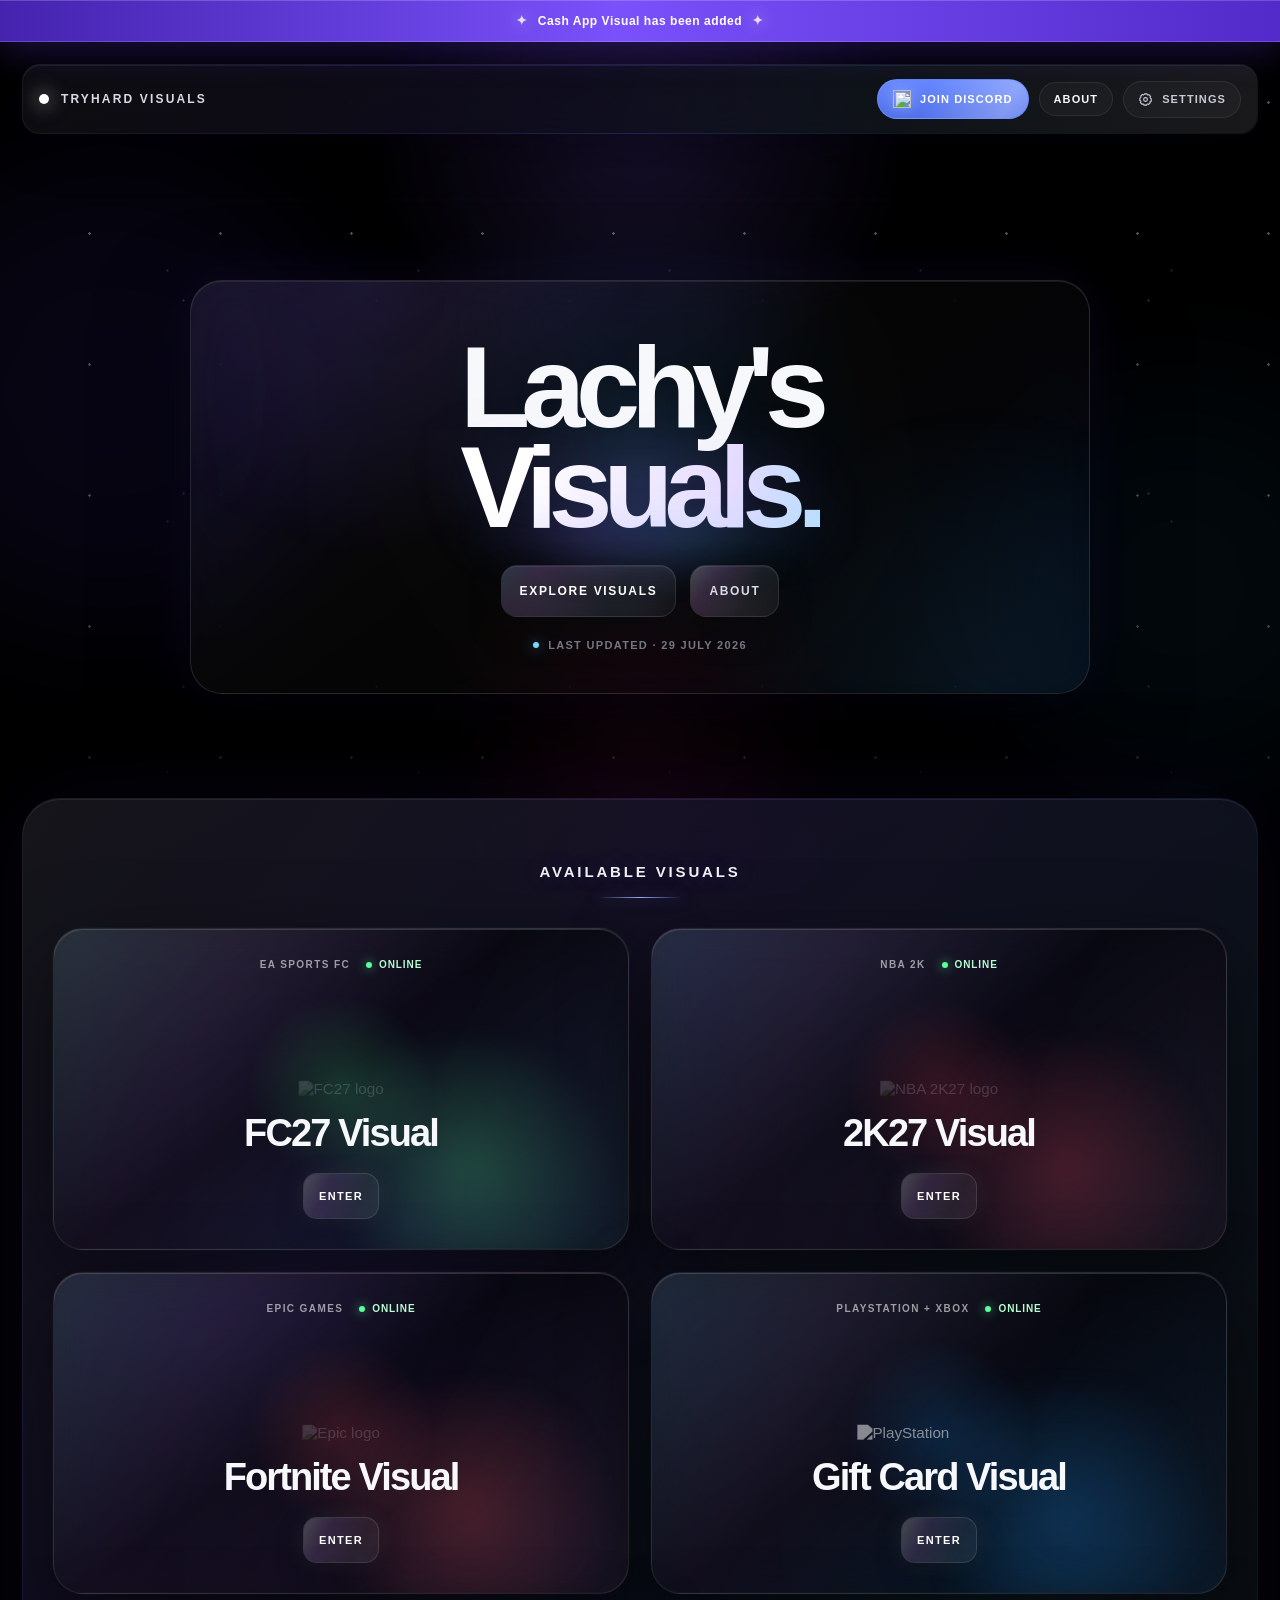
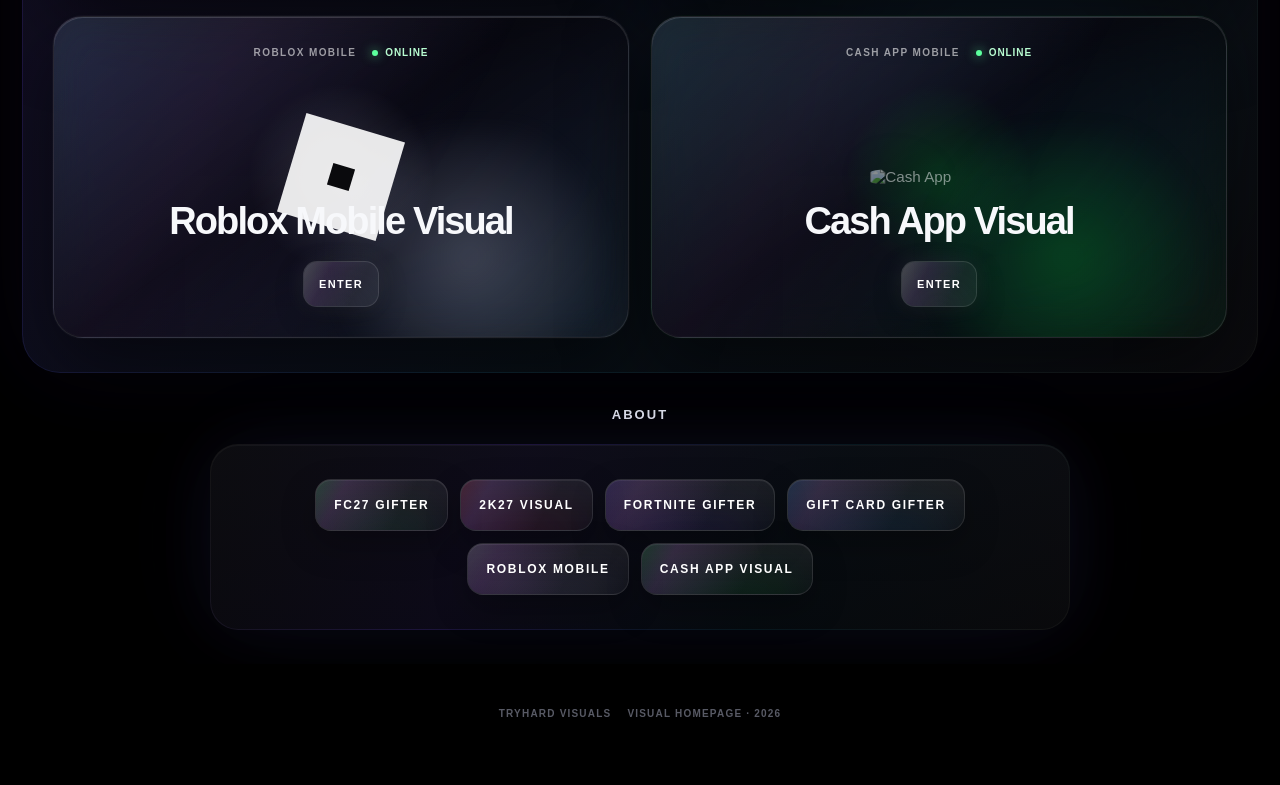
==== commit 3e36ae87: "Changes Co-authored-by: mikoi26-tech <299979644+mikoi26-tech@users.noreply.github.com>" ====
--- a/public/app/index.html
+++ b/public/app/index.html
@@ -4,7 +4,7 @@
   <meta charset="utf-8" />
   <meta name="viewport" content="width=device-width, initial-scale=1" />
   <meta name="theme-color" content="#050505" />
-  <title>Visuals Hub | Lachy's Visuals</title>
+  <title>Visuals Hub | Tryhard Visuals</title>
   <link rel="stylesheet" href="/motion-accessibility.css" />
   <script src="/visual-runtime.js"></script>
   <style>
@@ -836,7 +836,7 @@
     <section class="lv-welcome-card" aria-labelledby="lvWelcomeTitle">
       <div class="lv-welcome-mark" aria-hidden="true">LV</div>
       <div class="lv-welcome-kicker">Premium visual suite</div>
-      <h1 id="lvWelcomeTitle">Welcome to Lachy's Visuals</h1>
+      <h1 id="lvWelcomeTitle">Welcome to Tryhard Visuals</h1>
       <p>Your complete interactive visual library is ready.</p>
       <button class="lv-welcome-enter" id="lvWelcomeEnter" type="button">Enter visual library</button>
     </section>
@@ -878,9 +878,9 @@
   <div class="ambient-field" aria-hidden="true"><span class="aura-a"></span><span class="aura-b"></span><span class="aura-c"></span></div>
   <div class="shell">
     <header class="topbar">
-      <div class="brand-mini"><span class="brand-dot"></span> Lachy's Visuals</div>
+      <div class="brand-mini"><span class="brand-dot"></span> Tryhard Visuals</div>
       <div class="topbar-actions">
-        <a class="discord-main-button" href="https://discord.gg/wx2bU9GFV6" target="_blank" rel="noopener noreferrer" aria-label="Join the Lachy's Visuals Discord">
+        <a class="discord-main-button" href="https://discord.gg/wx2bU9GFV6" target="_blank" rel="noopener noreferrer" aria-label="Join the Tryhard Visuals Discord">
           <img src="/assets/discord-logo.png" alt="" width="18" height="18" aria-hidden="true" decoding="async">
           <span>Join Discord</span>
         </a>
@@ -1006,7 +1006,7 @@
     </main>
 
     <footer>
-      <span>Lachy's Visuals</span>
+      <span>Tryhard Visuals</span>
       <span>Visual Homepage · 2026</span>
     </footer>
   </div>
@@ -1015,7 +1015,7 @@
   <div class="lv-settings-overlay" id="globalSettingsOverlay" aria-hidden="true">
     <section class="lv-settings-panel" role="dialog" aria-modal="true" aria-labelledby="globalSettingsTitle">
       <header class="lv-settings-head">
-        <div><div class="lv-settings-kicker">Lachy's Visuals</div><h2 id="globalSettingsTitle">Settings</h2></div>
+        <div><div class="lv-settings-kicker">Tryhard Visuals</div><h2 id="globalSettingsTitle">Settings</h2></div>
         <button class="lv-settings-close" id="globalSettingsClose" type="button" aria-label="Close settings">×</button>
       </header>
       <div class="lv-settings-body">
@@ -1229,7 +1229,7 @@
 
           const isRealAccessKey = value => {
             const candidate = String(value || '').trim();
-            return /^LACHY-(?:[A-Z0-9]{5}-){3}[A-Z0-9]{5}$/i.test(candidate)
+            return /^TRYHARD-(?:[A-Z0-9]{5}-){3}[A-Z0-9]{5}$/i.test(candidate)
               && !candidate.includes('•')
               && !candidate.includes('*');
           };
@@ -1285,7 +1285,7 @@
           if (target.id === 'settingsAccessKey') {
             const isRealAccessKey = value => {
               const candidate = String(value || '').trim();
-              return /^LACHY-(?:[A-Z0-9]{5}-){3}[A-Z0-9]{5}$/i.test(candidate)
+              return /^TRYHARD-(?:[A-Z0-9]{5}-){3}[A-Z0-9]{5}$/i.test(candidate)
                 && !candidate.includes('•')
                 && !candidate.includes('*');
             };
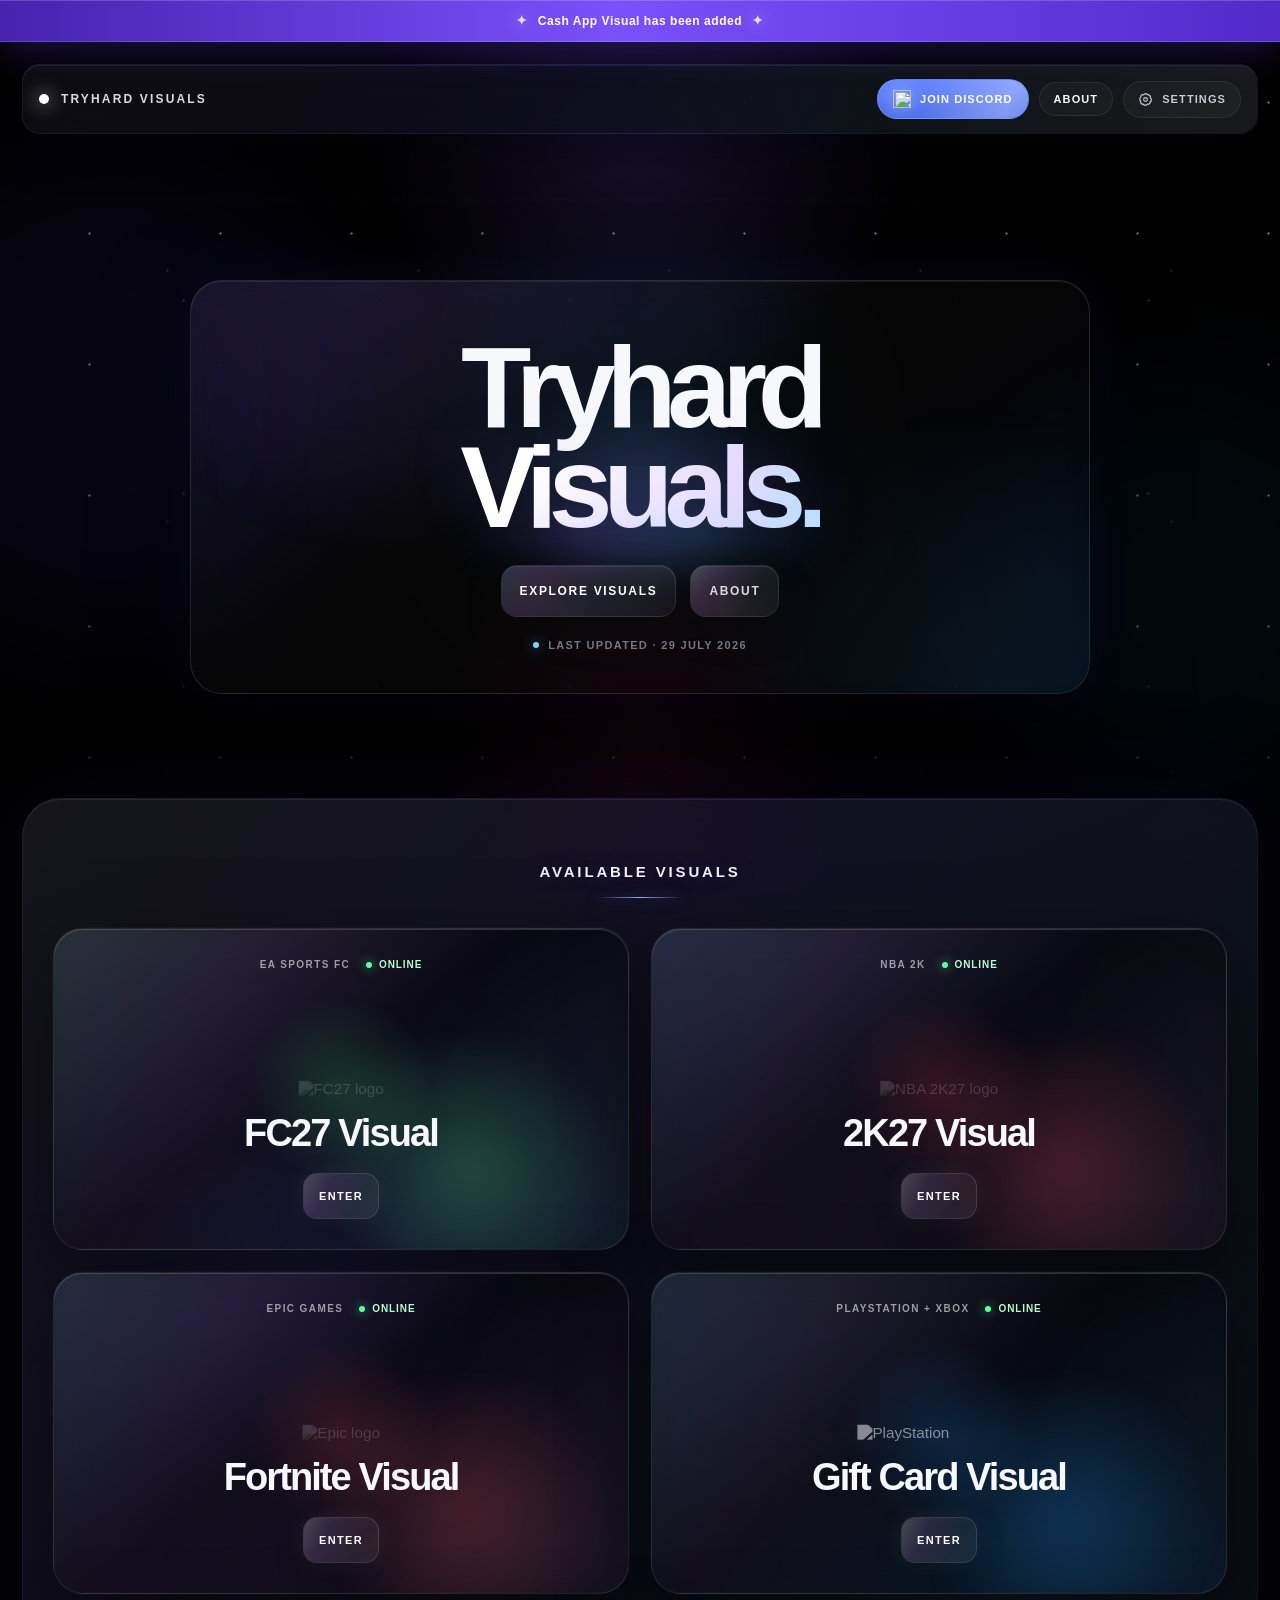
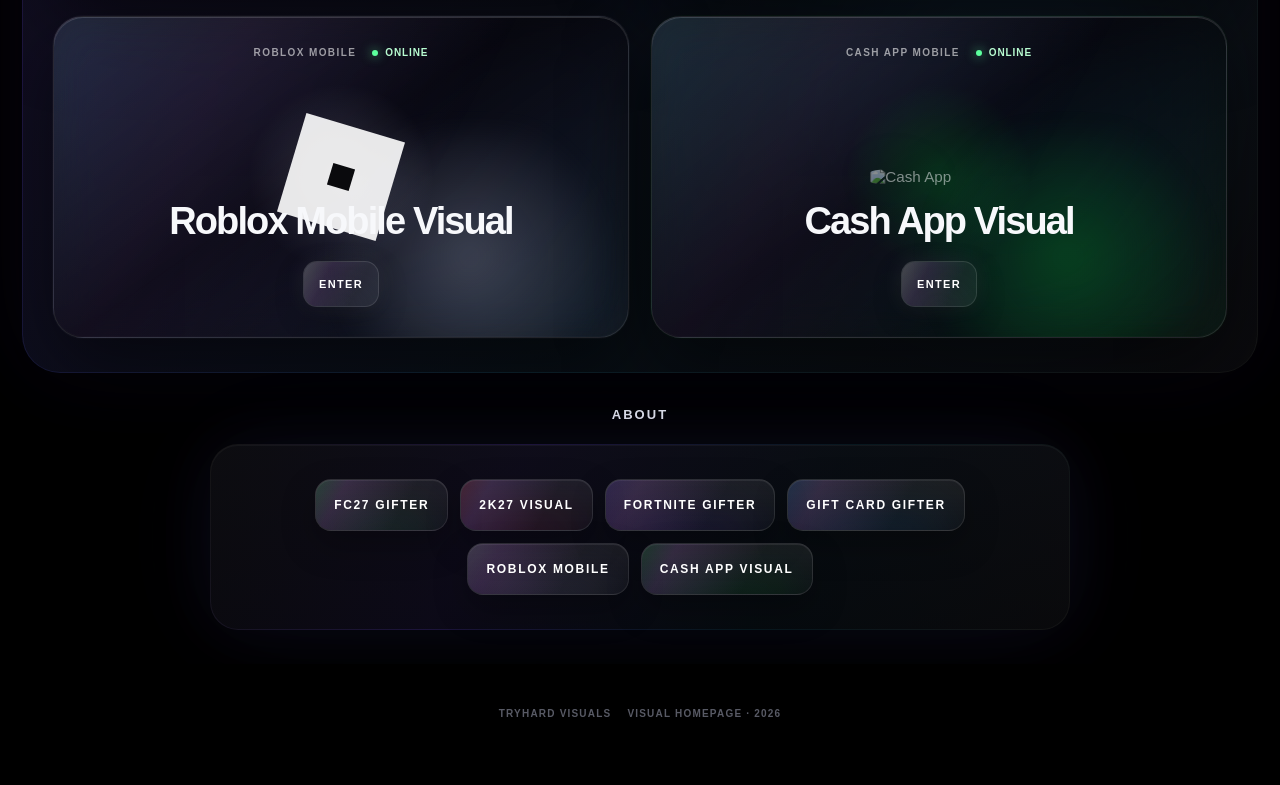
==== commit 946935da: "Changes Co-authored-by: mikoi26-tech <299979644+mikoi26-tech@users.noreply.github.com>" ====
--- a/public/app/index.html
+++ b/public/app/index.html
@@ -896,7 +896,7 @@
       <section class="hero" id="top">
         <div class="hero-grid">
           <div class="hero-copy">
-            <h1>Lachy's<br><span class="glow-word">Visuals.</span></h1>
+            <h1>Tryhard<br><span class="glow-word">Visuals.</span></h1>
             <div class="hero-actions">
               <a class="holo-btn" href="#visuals"><span>Explore visuals</span></a>
               <a class="holo-btn secondary" href="#about"><span>About</span></a>
@@ -1341,7 +1341,7 @@
       });
 
       logoutButton?.addEventListener('click', async () => {
-        if (!confirm('Log out of Lachy\'s Visuals on this browser? Your key stays bound to this device and can be used again here.')) return;
+        if (!confirm('Log out of Tryhard Visuals on this browser? Your key stays bound to this device and can be used again here.')) return;
         logoutButton.disabled = true;
         logoutButton.textContent = 'Logging out…';
         try {
